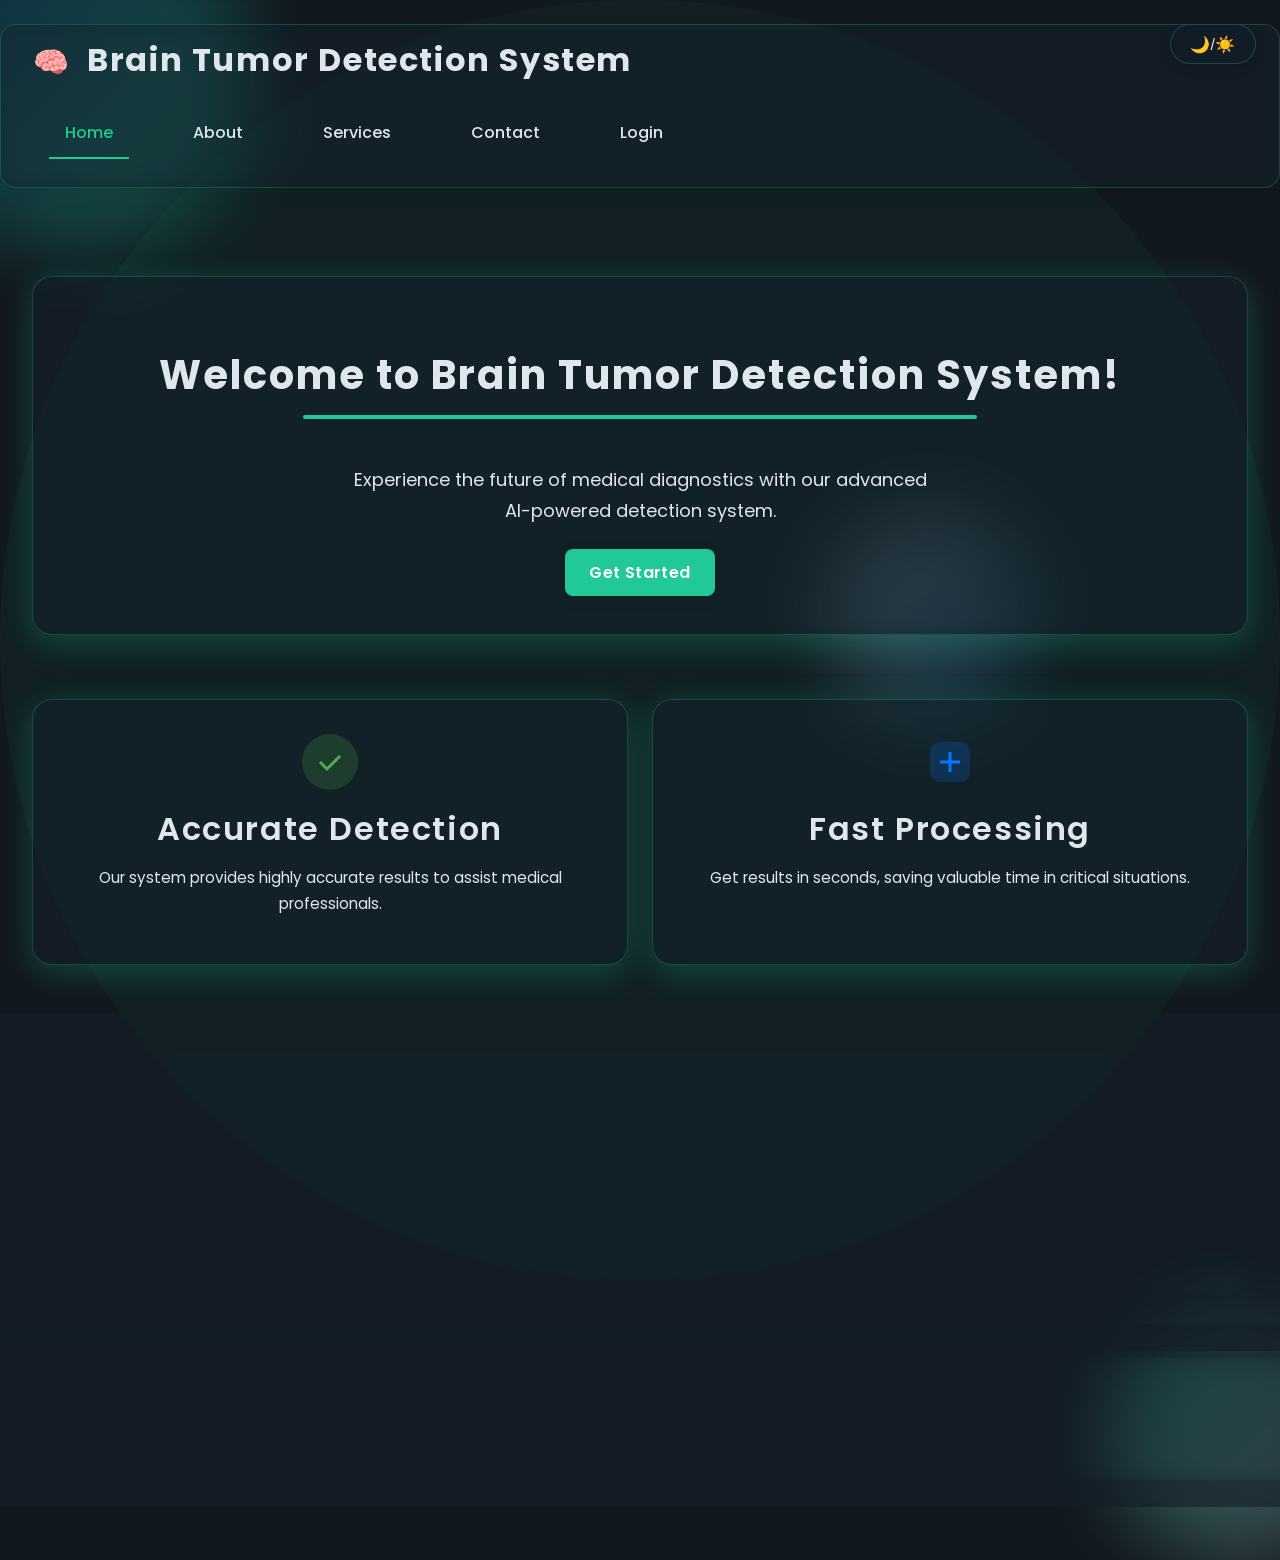
==== frontend/index.html @ be1c3685 "feat: Comprehensive application updates and enhancements This commit introduces a series of improvem" ====
<!DOCTYPE html>
<html lang="en">
<head>
    <meta charset="UTF-8">
    <meta http-equiv="X-UA-Compatible" content="IE=edge">
    <meta name="viewport" content="width=device-width, initial-scale=1.0">
    <link rel="preconnect" href="https://fonts.googleapis.com">
    <link rel="preconnect" href="https://fonts.gstatic.com" crossorigin>
    <link href="https://fonts.googleapis.com/css2?family=Poppins:wght@300;400;500;600;700&display=swap" rel="stylesheet">
    <title>Welcome</title>
    <link rel="stylesheet" href="styles.css">
    <script src="script.js" defer></script>
</head>
<body class="animated-bg">
    <div class="bg-blob bg-blob1"></div>
    <div class="bg-blob bg-blob2"></div>
    <div class="bg-blob bg-blob3"></div>
    <button class="theme-switch" onclick="toggleTheme()" aria-label="Toggle dark/light mode">🌙/☀️</button>
    <svg class="decorative-svg decorative-svg-home" viewBox="0 0 200 200" aria-hidden="true"><circle fill="#4CAF50" fill-opacity="0.15" cx="100" cy="100" r="100"/></svg>
    <header class="main-header glass-card">
        <div class="header-content">
            <h1><span class="logo-icon" aria-label="logo">🧠</span> Brain Tumor Detection System</h1>
            <nav class="main-nav" aria-label="Main navigation">
                <a href="index.html">Home</a>
                <a href="about.html">About</a>
                <a href="services.html">Services</a>
                <a href="contact.html">Contact</a>
                <a href="login.html">Login</a>
            </nav>
        </div>
    </header>
    <main>
        <div class="hero-section glass-card">
            <h1>Welcome to Brain Tumor Detection System!</h1>
            <p>Experience the future of medical diagnostics with our advanced AI-powered detection system.</p>
            <a href="login.html" class="cta-button">Get Started</a>
        </div>
        <section class="features" id="features">
            <div class="feature glass-card">
                <span class="feature-icon"><svg width="60" height="60" viewBox="0 0 60 60" aria-hidden="true"><circle cx="30" cy="30" r="28" fill="#4CAF50" fill-opacity="0.2"/><path d="M20 30l7 7 13-13" stroke="#4CAF50" stroke-width="3" fill="none"/></svg></span>
                <h2>Accurate Detection</h2>
                <p>Our system provides highly accurate results to assist medical professionals.</p>
            </div>
            <div class="feature glass-card">
                <span class="feature-icon"><svg width="60" height="60" viewBox="0 0 60 60" aria-hidden="true"><rect x="10" y="10" width="40" height="40" rx="10" fill="#007BFF" fill-opacity="0.2"/><path d="M20 30h20M30 20v20" stroke="#007BFF" stroke-width="3" fill="none"/></svg></span>
                <h2>Fast Processing</h2>
                <p>Get results in seconds, saving valuable time in critical situations.</p>
            </div>
            <div class="feature glass-card">
                <span class="feature-icon"><svg width="60" height="60" viewBox="0 0 60 60" aria-hidden="true"><ellipse cx="30" cy="30" rx="28" ry="18" fill="#ff6f61" fill-opacity="0.15"/><path d="M20 40c0-10 20-10 20 0" stroke="#ff6f61" stroke-width="3" fill="none"/></svg></span>
                <h2>Easy to Use</h2>
                <p>Designed with simplicity in mind for seamless user experience.</p>
            </div>
        </section>
    </main>
    <footer class="main-footer glass-card">
        <div class="footer-content">
            <span class="footer-logo" aria-label="logo">🧠</span>
            <span>&copy; 2025 Brain Tumor Detection System. All rights reserved.</span>
            <nav class="footer-nav" aria-label="Footer navigation">
                <a href="index.html">Home</a>
                <a href="about.html">About</a>
                <a href="services.html">Services</a>
                <a href="contact.html">Contact</a>
                <a href="profile.html">Profile</a>
            </nav>
        </div>
    </footer>
</body>
</html>
---- frontend/styles.css ----
@import url('https://fonts.googleapis.com/css2?family=Poppins:wght@300;400;500;600;700&display=swap');

/* Modern Color Scheme */
:root {
    /* Dark Theme */
    --primary-color-dark: #0A4A7A; /* Deep Blue */
    --secondary-color-dark: #20C997; /* Teal */
    --accent-color-dark: #A8B2C2; /* Light Blue-Gray */
    --background-color-dark: #12181F; /* Darker Background */
    --text-color-dark: #E0E6ED; /* Light Text for Dark BG */
    --card-bg-dark: rgba(20, 30, 40, 0.75); /* Darker, Less Transparent Card */
    --glass-bg-dark: rgba(20, 30, 40, 0.6); /* Darker Glass */
    --glass-border-dark: rgba(32, 201, 151, 0.25); /* Teal Border for Glass */
    --hover-color-dark: #106096; /* Slightly Lighter Blue for Hover */

    /* Light Theme */
    --primary-color-light: #FFFFFF; /* White Background */
    --secondary-color-light: #0A4A7A; /* Deep Blue Text/Accents */
    --accent-color-light: #20C997; /* Teal Accents */
    --background-color-light: #F0F4F8; /* Light Gray Background */
    --text-color-light: #1A202C; /* Dark Text for Light BG */
    --card-bg-light: rgba(255, 255, 255, 0.9); /* Light, Slightly Transparent Card */
    --glass-bg-light: rgba(255, 255, 255, 0.7); /* Lighter Glass */
    --glass-border-light: rgba(10, 74, 122, 0.3); /* Blue Border for Glass */
    --hover-color-light: #E2E8F0; /* Light Gray for Hover */

    /* Global */
    --font-family: 'Poppins', Arial, sans-serif;
    --line-height-base: 1.7;
    --letter-spacing-heading: 0.05em;

    /* Apply Dark Theme by Default */
    --primary-color: var(--primary-color-dark);
    --secondary-color: var(--secondary-color-dark);
    --accent-color: var(--accent-color-dark);
    --background-color: var(--background-color-dark);
    --text-color: var(--text-color-dark);
    --text-color-muted: #909db0; /* Muted text for placeholders, etc. */
    --card-bg: var(--card-bg-dark);
    --glass-bg: var(--glass-bg-dark);
    --glass-border: var(--glass-border-dark);
    --hover-color: var(--hover-color-dark);
}

:root.light-theme {
    --primary-color: var(--primary-color-light);
    --secondary-color: var(--secondary-color-light);
    --accent-color: var(--accent-color-light);
    --background-color: var(--background-color-light);
    --text-color: var(--text-color-light);
    --text-color-muted: #5a677a; /* Muted text for light theme */
    --card-bg: var(--card-bg-light);
    --glass-bg: var(--glass-bg-light);
    --glass-border: var(--glass-border-light);
    --hover-color: var(--hover-color-light);
}

body.theme-toggle {
    transition: background-color 0.3s, color 0.3s;
}

/* General Styles */
body {
    font-family: var(--font-family);
    margin: 0;
    padding: 0;
    background-color: var(--background-color);
    color: var(--text-color);
    line-height: var(--line-height-base);
    font-size: 16px; /* Base font size */
    --global-spacing-unit: 1rem; /* Base unit for spacing */
    animation: fadeInPage 0.8s ease-out forwards;
    display: flex;
    flex-direction: column;
    min-height: 100vh;
    overflow-x: hidden;
}

@keyframes fadeInPage {
    from { opacity: 0; transform: translateY(-10px); }
    to { opacity: 1; transform: translateY(0); }
}

/* Typographic Scale */
h1, .h1 {
    font-size: 2.5rem; /* Was 2rem or 2.5rem */
    font-weight: 700;
    letter-spacing: var(--letter-spacing-heading);
    margin-bottom: 1rem;
    line-height: 1.2;
}

h2, .h2 {
    font-size: 2rem; /* Was 1.5rem in media query */
    font-weight: 600;
    letter-spacing: var(--letter-spacing-heading);
    margin-bottom: 0.75rem;
    line-height: 1.3;
}

h3, .h3 {
    font-size: 1.5rem;
    font-weight: 600;
    margin-bottom: 0.5rem;
    line-height: 1.4;
}

p, .p {
    font-size: 1rem;
    margin-bottom: 1rem;
}

a, .a {
    color: var(--secondary-color);
    text-decoration: none;
    transition: color 0.3s ease;
}

a:hover, .a:hover {
    color: var(--accent-color);
}


header {
    background-color: transparent; /* Make header transparent, rely on main-header */
    color: var(--text-color);
    padding: 0; /* Remove padding, handled by main-header */
    text-align: center;
    box-shadow: none; /* Remove shadow, handled by main-header */
}

header h1 { /* This might be for old header structure, review if needed */
    margin: 0;
    font-size: 2rem; /* Adjusted in h1 styles */
}

nav { /* This might be for old nav structure, review if needed */
    margin: 1rem 0;
}

nav a { /* This might be for old nav structure, review if needed */
    color: var(--text-color); /* Will be overridden by .main-nav a */
    text-decoration: none;
    margin: 0 1rem;
    font-weight: bold; /* Adjusted in .main-nav a */
    transition: color 0.3s;
}

nav a:hover { /* This might be for old nav structure, review if needed */
    color: var(--secondary-color); /* Will be overridden by .main-nav a:hover */
}

main {
    padding: calc(var(--global-spacing-unit) * 2); /* Use spacing unit */
    max-width: 1300px; /* Increased max-width */
    margin: 0 auto;
}

footer {
    background-color: transparent; /* Make footer transparent, rely on main-footer */
    color: var(--text-color);
    text-align: center;
    padding: 0; /* Remove padding, handled by main-footer */
    position: relative;
    bottom: 0;
    width: 100%;
}

/* Responsive Layout - Typographic Adjustments & More */
@media (max-width: 768px) {
    h1, .h1 {
        font-size: 2rem; /* Base h1 for tablets/general small screens */
    }
    h2, .h2 {
        font-size: 1.75rem; /* Base h2 for tablets */
    }
    h3, .h3 {
        font-size: 1.375rem; /* Base h3 for tablets */
    }
    main {
        padding: calc(var(--global-spacing-unit) * 1.5); /* Adjusted mobile padding */
    }
    nav a { /* Old nav, if any */
        margin: 0 0.5rem;
    }

    /* Header and Nav */
    .main-header .header-content {
        flex-direction: column; /* Stack logo/title and nav */
        align-items: center; /* Center items */
        gap: var(--global-spacing-unit);
    }
    .main-nav {
        width: 100%;
        justify-content: center; /* Center nav items */
        gap: var(--global-spacing-unit) * 0.5; /* Smaller gap for nav items */
    }
    .main-nav a {
        padding: 0.7rem 1rem; /* Ensure good touch targets */
    }

    /* Features Section - 2 columns for tablets */
    .features .feature {
        flex-basis: calc(50% - (var(--global-spacing-unit) * 1.5)); /* 2 columns, accounting for gap */
        min-width: 0; /* Reset min-width if previously set */
    }

    /* Footer */
    .main-footer .footer-content {
        flex-direction: column; /* Stack logo/text and nav */
        align-items: center; /* Center items */
        gap: var(--global-spacing-unit);
    }
    .footer-nav {
        width: 100%;
        justify-content: center; /* Center nav items */
        gap: var(--global-spacing-unit) * 0.5;
    }
     .footer-nav a {
        padding: 0.5rem 0.8rem; /* Ensure good touch targets */
    }

    /* Team section cards - already stack at 768px due to flex properties, this is fine */
    /* Glass card padding already adjusted in this query */
}

/* Smaller Mobile Breakpoint */
@media (max-width: 520px) {
    .main-header .header-content h1 { /* Site title */
        font-size: 1.5rem; /* Smaller site title */
        text-align: center;
    }
     .main-header .header-content .logo-icon {
        font-size: 1.6rem;
        margin-right: 0.3rem;
    }
    .main-nav a {
        padding: 0.6rem 0.8rem; /* Adjust padding for very small screens */
        font-size: 0.9rem; /* Slightly smaller font for nav links */
    }

    .hero-section h1 {
        font-size: 1.8rem; /* Adjust hero title */
    }
    .hero-section p {
        font-size: 0.95rem; /* Adjust hero paragraph */
    }
    .hero-section .cta-button {
        padding: 10px 18px;
        font-size: 0.9rem;
    }

    /* Features Section - 1 column for mobile */
    .features .feature {
        flex-basis: 100%; /* Single column */
    }
    .feature p { /* Feature card paragraph text */
        font-size: 0.9rem;
    }


    /* Form Group - already handles stacking via flex-direction: column by default */
    /* and min-width: 576px for row. This breakpoint is smaller than 576px, so stacking is active. */
    /* We can ensure labels are fully on top if not already */
    .form-group label {
        min-width: auto; /* Reset min-width from wider screens */
        text-align: left; /* Align label to the left */
        margin-right: 0; /* Remove right margin */
        margin-bottom: calc(var(--global-spacing-unit) * 0.3); /* Space between label and input */
    }
    .form-group input, .form-group textarea {
        width: 100%; /* Ensure inputs take full width */
    }


    /* Profile Page */
    .profile-settings .setting-item,
    .team .card { /* If team card structure is similar or needs stacking */
        flex-direction: column; /* Stack items in setting or team cards */
        align-items: flex-start; /* Align items to the start */
        gap: calc(var(--global-spacing-unit) * 0.5);
    }
    .profile-settings .setting-item .control-placeholder {
        margin-top: calc(var(--global-spacing-unit) * 0.5);
        text-align: left; /* Align placeholder text to left */
        width: 100%; /* Allow placeholder to take full width if needed */
    }
    .profile-settings button[disabled] { /* Ensure button is full width or appropriately styled */
        width: 100%;
    }
    .avatar-placeholder {
        width: 100px;
        height: 100px;
        font-size: 3rem;
    }
    .user-info h2 {
        font-size: 1.3rem;
    }

    /* Dashboard Page */
    .image-upload-area {
        padding: var(--global-spacing-unit);
    }
    .image-upload-area .upload-icon {
        font-size: 2.5rem;
    }
    .image-upload-area p {
        font-size: 0.9rem; /* Smaller text in drop zone */
    }
    .image-upload-area .browse-button {
        padding: 0.5rem 1rem;
        font-size: 0.85rem;
    }
    #dashboard h1 { /* Dashboard title */
        font-size: 1.8rem;
    }

    /* General Card Padding */
    .glass-card, .card { /* Reduce padding for all cards on very small screens */
        padding: var(--global-spacing-unit);
    }
}

/* Buttons */
button, .cta-button {
    background-color: var(--secondary-color);
    color: var(--primary-color-light); /* Text color for buttons, assuming light text on dark/accent bg */
    padding: 12px 24px; /* Increased padding */
    border: none;
    border-radius: 8px; /* Slightly more rounded */
    cursor: pointer;
    font-size: 1rem;
    font-weight: 600; /* Poppins regular is 400, medium 500, semibold 600 */
    letter-spacing: 0.025em; /* Adjusted letter spacing */
    transition: background-color 0.3s, transform 0.2s;
    box-shadow: 0 4px 15px rgba(0,0,0,0.1); /* Softer shadow */
    position: relative;
    overflow: hidden;
}

/* Removing the old ::after shine effect for now, can be redesigned if needed */
/*
.cta-button::after, button::after {
    content: '';
    position: absolute;
    left: -75%;
    top: 0;
    width: 50%;
    height: 100%;
    background: linear-gradient(120deg, rgba(255,255,255,0.3), rgba(255,255,255,0));
    transform: skewX(-20deg);
    transition: left 0.5s;
}

.cta-button:hover::after, button:hover::after {
    left: 120%;
}
*/

button:hover, .cta-button:hover {
    background-color: var(--hover-color); /* Use new hover variable */
    color: var(--text-color-dark); /* Ensure text is readable on hover */
    transform: translateY(-3px) scale(1.03); /* Enhanced lift and slight scale */
    box-shadow: 0 6px 20px rgba(0,0,0,0.12); /* More noticeable shadow */
}

button:active, .cta-button:active {
    transform: translateY(-1px) scale(0.98); /* Press down effect with slight shrink */
    box-shadow: 0 2px 10px rgba(0,0,0,0.15); /* Adjusted shadow for active state */
    background-color: var(--secondary-color); /* Ensure it doesn't stay in hover-color */
}


/* Cards */
.card {
    background-color: var(--card-bg);
    border-radius: 12px; /* Slightly more rounded */
    box-shadow: 0 6px 12px rgba(0, 0, 0, 0.1); /* Adjusted shadow */
    padding: calc(var(--global-spacing-unit) * 1.5); /* Use spacing unit */
    margin: calc(var(--global-spacing-unit) * 1.5) 0; /* Use spacing unit */
    transition: transform 0.3s ease, box-shadow 0.3s ease;
    color: var(--text-color);
}

.card:hover {
    transform: translateY(-8px); /* Slightly less lift */
    box-shadow: 0 10px 20px rgba(0, 0, 0, 0.15); /* Enhanced shadow on hover */
}

/* Advanced Glassmorphism Card */
.glass-card {
    background: var(--glass-bg);
    box-shadow: 0 8px 32px 0 var(--glass-border); /* Use variable for shadow color consistency */
    backdrop-filter: blur(10px); /* Increased blur */
    -webkit-backdrop-filter: blur(10px);
    border-radius: 20px; /* Keep rounded */
    border: 1px solid var(--glass-border);
    padding: calc(var(--global-spacing-unit) * 2); /* Use spacing unit */
    margin: calc(var(--global-spacing-unit) * 2) 0; /* Use spacing unit */
    transition: transform 0.3s ease, box-shadow 0.3s ease;
}

.glass-card:hover {
    transform: translateY(-8px) scale(1.01); /* Slightly less scale */
    box-shadow: 0 12px 40px 0 var(--glass-border); /* Enhanced shadow on hover */
}

/* Forms */
form {
    display: flex;
    flex-direction: column;
    gap: 1.25rem; /* Increased gap */
}

form input, form textarea { /* Combined input and textarea */
    padding: 0.9rem 1rem; /* Adjusted padding */
    border: 1px solid var(--glass-border); /* Use glass border for consistency */
    border-radius: 8px; /* Consistent border-radius */
    font-size: 1rem;
    background-color: var(--glass-bg); /* Use glass bg for inputs */
    color: var(--text-color);
    font-family: var(--font-family); /* Ensure form elements use Poppins */
}

form input:focus, form textarea:focus {
    outline: none;
    border-color: var(--secondary-color); /* Accent color border */
    box-shadow: 0 0 0 3px rgba(var(--rgb-secondary-color-dark), 0.3); /* Use RGB if secondary is hex, e.g., for #20C997 -> 32, 201, 151 */
    /* Assuming --secondary-color-dark is #20C997, its RGB is 32, 201, 151 */
    /* If you have --secondary-color-dark-rgb: 32, 201, 151; then use: */
    /* box-shadow: 0 0 0 3px rgba(var(--secondary-color-dark-rgb), 0.3); */
    /* For now, I'll use a placeholder if direct RGB from hex is not possible in pure CSS vars for rgba() alpha */
    /* Let's use a slightly desaturated version of secondary or a fixed color for simplicity if above is an issue */
    box-shadow: 0 0 8px rgba(32, 201, 151, 0.3); /* Teal glow */
}

form button { /* Style form buttons like other buttons */
    background-color: var(--secondary-color);
    color: var(--primary-color-light);
    font-weight: 600;
    padding: 12px 24px;
    border: none;
    border-radius: 8px;
    cursor: pointer;
    transition: background-color 0.3s, transform 0.2s;
}

form button:hover {
    background-color: var(--hover-color);
    color: var(--text-color-dark);
    transform: translateY(-2px);
}

/* Align form-group label and input horizontally */
.form-group {
    display: flex;
    flex-direction: column; /* Stack label and input on small screens */
    align-items: flex-start; /* Align items to the start */
    gap: calc(var(--global-spacing-unit) * 0.5); /* Use spacing unit */
}

.form-group label {
    /* min-width: 100px; */ /* Remove fixed width */
    text-align: left; /* Align text to left */
    /* margin-right: 10px; */ /* Remove margin */
    font-weight: 500;
}

.form-group input {
    flex: 1;
    width: 100%; /* Make input take full width */
    box-sizing: border-box; /* Include padding and border in the element's total width and height */
}

@media (min-width: 576px) { /* Apply horizontal layout for larger screens */
    .form-group {
        flex-direction: row;
        align-items: center;
        gap: var(--global-spacing-unit); /* Use spacing unit */
    }

    .form-group label {
        min-width: 120px; /* Adjust as needed */
        text-align: right;
        margin-right: 0; /* Remove as gap property is used */
    }

    .form-group input {
        width: auto; /* Reset width to allow flex to work */
    }
}


/* Hero Section */
.hero-section {
    text-align: center;
    padding: calc(var(--global-spacing-unit) * 3) calc(var(--global-spacing-unit) * 1.5); /* Use spacing unit */
    /* background: linear-gradient(135deg, var(--primary-color), var(--secondary-color)); */ /* Keep or remove if glass is preferred */
    /* color: var(--text-color); */ /* Already set by glass-card if used */
    border-radius: 20px; /* Match glass-card if this is also a glass-card */
}

.hero-section h1 {
    /* font-size: 2.5rem; */ /* Handled by global h1 */
    margin-bottom: 1rem; /* Adjusted margin */
    position: relative;
    z-index: 1;
    display: inline-block;
    padding-bottom: 0.3em;
}

.hero-section h1::after { /* Simpler underline, using accent color */
    content: '';
    display: block;
    width: 70%; /* Wider underline */
    height: 4px;
    background: var(--secondary-color); /* Use secondary for pop */
    border-radius: 2px;
    margin: 0.4em auto 0 auto; /* Adjusted margin */
}

.hero-section p {
    font-size: 1.125rem; /* Slightly adjusted size */
    margin-bottom: 2rem; /* Increased margin */
    max-width: 600px; /* Constrain width for readability */
    margin-left: auto;
    margin-right: auto;
}

/* Features Section */
.features {
    display: flex;
    flex-wrap: wrap;
    justify-content: center; /* Center features */
    gap: calc(var(--global-spacing-unit) * 1.5); /* Use spacing unit */
    z-index: 1;
}

.feature { /* Assuming .feature items are .glass-card or similar */
    flex: 1 1 calc(33.333% - 3rem); /* Adjust basis for gap */
    min-width: 280px; /* Minimum width for features */
    text-align: center;
    /* padding: 20px; */ /* Handled by .glass-card */
    /* background-color: var(--card-bg); */ /* Handled by .glass-card */
    /* border-radius: 10px; */ /* Handled by .glass-card */
    /* box-shadow: 0 4px 8px rgba(0, 0, 0, 0.18); */ /* Handled by .glass-card */
    /* transition: transform 0.3s, background 0.3s, color 0.3s; */ /* Handled by .glass-card */
    /* color: var(--text-color); */ /* Handled by .glass-card */
    /* border: 1px solid var(--glass-border); */ /* Handled by .glass-card */
}

.feature img {
    max-width: 100%;
    height: auto;
    margin-bottom: 1.5rem; /* Adjusted margin */
    border-radius: 10px;
    box-shadow: 0 4px 12px rgba(0,0,0,0.10); /* Slightly enhanced shadow */
}

.feature h2, .feature h3 { /* Ensure heading colors are correct within features */
    color: var(--text-color) !important; /* Override if necessary, or ensure specificity */
    margin-top: 0.5rem;
}

.feature p {
    color: var(--text-color) !important; /* Override if necessary */
    font-size: 0.95rem; /* Slightly smaller text for feature cards */
}

/* Remove redundant styling if .feature elements are always .glass-card */
/*
.features .feature {
    background: var(--glass-bg) !important;
    color: var(--text-color) !important;
    border: 1px solid var(--glass-border) !important;
}

body.light-theme .features .feature {
    background: var(--glass-bg);
    color: var(--text-color);
    border: 1px solid var(--glass-border);
}
*/

/* Animated Gradient Background */
body.animated-bg {
    position: relative;
    background-color: var(--background-color) !important; /* Ensure it uses the new variable */
    transition: background-color 0.3s;
}

.animated-bg .bg-blob {
    position: absolute;
    border-radius: 50%;
    opacity: 0.35; /* Slightly more visible */
    filter: blur(40px); /* More blur */
    animation: blobMove 20s ease-in-out infinite alternate;
    pointer-events: none;
    z-index: -1; /* Ensure blobs are behind content */
}

/* Adjusted blob colors to match new palette */
.bg-blob1 {
    width: 350px; height: 350px;
    background: linear-gradient(135deg, var(--primary-color-dark) 0%, var(--secondary-color-dark) 100%);
    top: -100px; left: -100px;
    animation-delay: 0s;
}
.bg-blob2 {
    width: 250px; height: 250px;
    background: linear-gradient(135deg, var(--secondary-color-dark) 0%, var(--accent-color-dark) 100%);
    bottom: -80px; right: -80px;
    animation-delay: 7s;
}
.bg-blob3 {
    width: 200px; height: 200px;
    background: linear-gradient(135deg, var(--accent-color-dark) 0%, var(--primary-color-dark) 100%);
    top: 35%; left: 65%;
    animation-delay: 14s;
}

/* Light theme blobs */
:root.light-theme .bg-blob1 {
    background: linear-gradient(135deg, var(--secondary-color-light) 0%, var(--accent-color-light) 100%);
}
:root.light-theme .bg-blob2 {
    background: linear-gradient(135deg, var(--accent-color-light) 0%, #d0e0f0 100%); /* Adding a very light blue */
}
:root.light-theme .bg-blob3 {
    background: linear-gradient(135deg, #d0e0f0 0%, var(--secondary-color-light) 100%);
}


@keyframes blobMove {
    0%   { transform: scale(1) translate(0, 0) rotate(0deg); }
    33%  { transform: scale(1.1, 0.9) translate(40px, -30px) rotate(120deg); }
    66%  { transform: scale(0.9, 1.1) translate(-30px, 40px) rotate(240deg); }
    100% { transform: scale(1) translate(0, 0) rotate(360deg); }
}

/* body.animated-bg.light-theme is handled by :root.light-theme .bg-blob rules */


@keyframes gradientMove { /* This seems unused, remove if not needed */
    0% {background-position: 0% 50%;}
    50% {background-position: 100% 50%;}
    100% {background-position: 0% 50%;}
}

/* Decorative SVG Shapes */
/* Re-evaluate if these are still needed with new blob styles */
/* If kept, ensure colors match new palette */
.decorative-svg {
    position: absolute;
    z-index: -1; /* Ensure they are behind content like blobs */
    pointer-events: none;
    opacity: 0.5; /* Adjust opacity as needed */
}
/* Example: Update one SVG's fill. Repeat for others if kept. */
.decorative-svg-home circle {
    fill: var(--secondary-color); /* Use new color variable */
    fill-opacity: 0.1; /* Adjust opacity */
}
.decorative-svg-about circle { /* Assuming it's a circle too */
    fill: var(--accent-color);
    fill-opacity: 0.1;
}
.decorative-svg-contact circle {
    fill: var(--primary-color); /* Or a different accent */
    fill-opacity: 0.08;
}
/* ... and so on for other SVGs ... */

/* Team Section Cards */
.team {
    display: flex;
    gap: calc(var(--global-spacing-unit) * 1.5); /* Use spacing unit */
    justify-content: center;
    flex-wrap: wrap;
}

.team .card { /* Assuming these are standard cards, not glass */
    background: var(--card-bg);
    box-shadow: 0 6px 18px rgba(0,0,0,0.1); /* Adjusted shadow */
    border-radius: 16px;
    padding: 1.5rem;
    text-align: center;
    transition: transform 0.3s ease, box-shadow 0.3s ease;
    color: var(--text-color);
    flex: 1 1 300px; /* Flex properties for responsiveness */
}

.team .card:hover {
    transform: scale(1.03) translateY(-5px); /* Adjusted hover effect */
    box-shadow: 0 10px 24px rgba(0,0,0,0.15);
}

/* Responsive Glass Cards - Adjustments */
@media (max-width: 768px) {
    .team { /* This rule for team stacking is fine as is */
        flex-direction: column;
        gap: var(--global-spacing-unit);
    }
    .glass-card { /* This rule for glass-card padding is also fine for 768px */
        padding: calc(var(--global-spacing-unit) * 1.5);
        margin: var(--global-spacing-unit) 0;
    }
    /* The main header/footer flex-direction changes are moved into the new 768px block above for consolidation */
}

/* Advanced Header and Footer Styles */
.main-header {
    margin: calc(var(--global-spacing-unit) * 1.5) auto; /* Use spacing unit */
    padding: var(--global-spacing-unit) calc(var(--global-spacing-unit) * 2); /* Use spacing unit */
    border-radius: 16px; /* Slightly less rounded */
    box-shadow: 0 6px 20px rgba(0,0,0,0.08); /* Softer shadow */
    background: var(--glass-bg);
    position: relative; /* Keep relative for z-index */
    z-index: 10; /* Ensure header is above other content */
    max-width: 1300px; /* Increased max-width */
    color: var(--text-color); /* Should inherit from body or be set if different */
}
.header-content {
    display: flex;
    align-items: center;
    justify-content: space-between;
    flex-wrap: wrap;
    gap: var(--global-spacing-unit); /* Use spacing unit */
}
.logo-icon {
    font-size: 1.8rem; /* Slightly smaller logo icon */
    margin-right: 0.5rem;
    vertical-align: middle;
    color: var(--secondary-color); /* Color the icon */
}
.main-nav {
    display: flex;
    gap: var(--global-spacing-unit); /* Use spacing unit */
    background: transparent; /* Remove specific background, rely on header's glass */
    padding: 0; /* Remove padding, spacing handled by gap */
    border-radius: 12px;
    box-shadow: none; /* Remove shadow, rely on header's shadow */
}
.main-nav a {
    color: var(--text-color); /* Use main text color, secondary for active/hover */
    font-weight: 500; /* Poppins medium */
    text-decoration: none;
    padding: 0.5rem 1rem; /* Adjusted padding */
    border-radius: 8px; /* Consistent border-radius */
    transition: background-color 0.25s ease, color 0.25s ease;
}
.main-nav a {
    position: relative; /* For underline pseudo-element */
}

.main-nav a::after {
    content: '';
    position: absolute;
    width: 0;
    height: 2px;
    bottom: -4px; /* Position the underline below the link */
    left: 50%;
    background-color: var(--secondary-color);
    transition: width 0.3s ease-out, left 0.3s ease-out;
}

.main-nav a:hover::after, .main-nav a.active::after {
    width: 100%;
    left: 0;
}

.main-nav a:hover, .main-nav a.active {
    color: var(--secondary-color); /* Emphasize text color on hover/active */
    background-color: transparent; /* Remove background color change if underline is preferred */
}

/* Ensure .active class also gets the text color emphasis if not hovering */
.main-nav a.active {
    color: var(--secondary-color);
}

.main-footer {
    margin: calc(var(--global-spacing-unit) * 1.5) auto 0 auto; /* Use spacing unit */
    padding: calc(var(--global-spacing-unit) * 1.5) calc(var(--global-spacing-unit) * 2); /* Use spacing unit */
    border-radius: 16px 16px 0 0; /* Match header */
    margin-top: auto;
    box-shadow: 0 -4px 20px rgba(0,0,0,0.08); /* Softer shadow */
    background: var(--glass-bg);
    max-width: 1300px; /* Increased max-width */
    position: relative;
    z-index: 10; /* Ensure footer is above other content */
    color: var(--text-color); /* Should inherit */
}
.footer-content {
    display: flex;
    align-items: center;
    justify-content: space-between;
    flex-wrap: wrap;
    gap: var(--global-spacing-unit); /* Use spacing unit */
}
.footer-logo {
    font-size: 1.3rem; /* Slightly smaller footer logo */
    margin-right: 0.5rem;
    color: var(--secondary-color); /* Color the icon */
}
.footer-nav {
    display: flex;
    gap: calc(var(--global-spacing-unit) * 0.75); /* Use spacing unit */
}
.footer-nav a {
    color: var(--text-color);
    text-decoration: none;
    font-weight: 500;
    padding: 0.4rem 0.8rem; /* Adjusted padding */
    border-radius: 8px;
    transition: background-color 0.25s ease, color 0.25s ease;
}
.footer-nav a {
    position: relative;
}

.footer-nav a::after {
    content: '';
    position: absolute;
    width: 0;
    height: 2px;
    bottom: -4px;
    left: 50%;
    background-color: var(--secondary-color);
    transition: width 0.3s ease-out, left 0.3s ease-out;
}

.footer-nav a:hover::after, .footer-nav a.active::after {
    width: 100%;
    left: 0;
}

.footer-nav a:hover, .footer-nav a.active {
    color: var(--secondary-color);
    background-color: transparent;
}

.footer-nav a.active {
    color: var(--secondary-color);
}

/* Remove this specific media query block as its contents have been merged into the more comprehensive ones above or are already covered */
/* @media (max-width: 768px) { */
    /* .main-header, .main-footer { */
        /* margin-left: var(--global-spacing-unit); */
        /* margin-right: var(--global-spacing-unit); */
        /* padding-left: var(--global-spacing-unit); */
        /* padding-right: var(--global-spacing-unit); */
    /* } */
    /* .header-content { ... } */ /* Merged into the new 768px block */
    /* .footer-content { ... } */ /* Merged into the new 768px block */
    /* .main-nav, .footer-nav { ... } */ /* Merged into the new 768px block */
    /* .main-nav a, .footer-nav a { ... } */ /* Merged into the new 768px block */
/* } */

/* Theme Switch */
.theme-switch {
    position: fixed;
    top: 1.5rem; /* Adjusted position */
    right: 1.5rem;
    z-index: 1000;
    background: var(--glass-bg);
    border: 1px solid var(--glass-border);
    border-radius: 50px; /* Make it a pill shape */
    padding: 0.6rem 1.2rem; /* Adjusted padding */
    cursor: pointer;
    color: var(--text-color);
    font-weight: 500; /* Medium weight */
    box-shadow: 0 4px 12px rgba(0,0,0,0.1); /* Softer shadow */
    transition: background-color 0.3s, color 0.3s, transform 0.2s;
}
.theme-switch:hover {
    transform: scale(1.05); /* Slight scale on hover */
}


/* Toast Notification */
#toast-notification {
    font-family: var(--font-family);
    pointer-events: none;
    opacity: 0;
    transition: opacity 0.3s;
}

/* Scroll-based Animations */
.section-fade-in-up {
    opacity: 0;
    transform: translateY(30px); /* Increased from 20px for more noticeable effect */
    transition: opacity 0.7s ease-out, transform 0.7s ease-out;
}

.section-fade-in-up.is-visible {
    opacity: 1;
    transform: translateY(0);
}

/* CSS Loader for Dashboard */
.loader {
    border: 5px solid var(--card-bg-light); /* Lighter border for the track */
    border-top: 5px solid var(--secondary-color); /* Accent color for the spinner */
    border-radius: 50%;
    width: 50px;  /* Increased size */
    height: 50px; /* Increased size */
    animation: spin 1.2s linear infinite; /* Slightly slower spin */
    margin: 25px auto; /* Adjusted margin */
}

@keyframes spin {
    0% { transform: rotate(0deg); }
    100% { transform: rotate(360deg); }
}

/* Dashboard Image Upload Area Styles */
.image-upload-area {
    border: 2px dashed var(--glass-border);
    border-radius: 12px;
    padding: calc(var(--global-spacing-unit) * 2);
    text-align: center;
    background-color: rgba(var(--primary-color-dark), 0.05); /* Subtle background tint */
    cursor: pointer;
    transition: border-color 0.3s ease, background-color 0.3s ease;
    margin-bottom: calc(var(--global-spacing-unit) * 1.5);
}

:root.light-theme .image-upload-area {
    background-color: rgba(var(--primary-color-light), 0.5); /* Adjust for light theme if needed */
    border-color: var(--accent-color-light);
}

.image-upload-area:hover, .image-upload-area.drag-over {
    border-color: var(--secondary-color);
    background-color: rgba(var(--secondary-color-dark), 0.1);
}

:root.light-theme .image-upload-area:hover, :root.light-theme .image-upload-area.drag-over {
    border-color: var(--secondary-color-light);
    background-color: rgba(var(--secondary-color-light), 0.08);
}

.image-upload-area .upload-icon {
    font-size: 3rem;
    display: block;
    margin-bottom: var(--global-spacing-unit);
    color: var(--secondary-color);
}

.image-upload-area p {
    margin-bottom: var(--global-spacing-unit);
    color: var(--text-color-muted);
}

.image-upload-area .browse-button {
    display: inline-block; /* To allow margin auto if needed, or just for consistency */
    padding: 0.6rem 1.2rem; /* Slightly smaller than main CTA */
    font-size: 0.9rem;
}

.upload-error {
    color: #ff6f61; /* Error red */
    font-weight: 500;
    margin-top: var(--global-spacing-unit);
    font-size: 0.9rem;
}

/* Profile Page Specific Styles */
/* Ensure this is not duplicated if already present */
.profile-container {
    padding: calc(var(--global-spacing-unit) * 2);
}

.profile-header {
    text-align: center;
    margin-bottom: calc(var(--global-spacing-unit) * 2);
}

.avatar-placeholder {
    width: 120px;
    height: 120px;
    background-color: var(--accent-color); /* Using accent color for a bit more pop */
    border-radius: 50%;
    margin: 0 auto calc(var(--global-spacing-unit) * 1.5) auto;
    display: flex;
    align-items: center;
    justify-content: center;
    font-size: 4rem; /* Larger for a placeholder icon */
    color: var(--primary-color); /* Text color that contrasts with accent */
    box-shadow: 0 4px 12px rgba(0,0,0,0.1);
}

.user-info h2 {
    margin-bottom: calc(var(--global-spacing-unit) * 0.5);
    color: var(--text-color);
    font-weight: 600;
}

.user-info p {
    margin-bottom: calc(var(--global-spacing-unit) * 0.25);
    color: var(--text-color-muted);
    font-size: 0.95rem;
}

.profile-settings, .activity-log {
    margin-top: calc(var(--global-spacing-unit) * 2.5);
    padding-top: calc(var(--global-spacing-unit) * 1.5);
    border-top: 1px solid var(--glass-border);
}

.profile-settings h3, .activity-log h3 {
    margin-bottom: calc(var(--global-spacing-unit) * 1.5);
    color: var(--secondary-color);
    font-weight: 600;
}

.setting-item {
    display: flex;
    justify-content: space-between;
    align-items: center;
    padding: var(--global-spacing-unit) 0;
    border-bottom: 1px solid var(--glass-border);
    gap: var(--global-spacing-unit);
}
.setting-item:last-child {
    border-bottom: none;
}

.setting-item label {
    font-weight: 500;
    color: var(--text-color);
    flex-shrink: 0; /* Prevent label from shrinking */
}

.setting-item .control-placeholder {
    color: var(--text-color-muted);
    font-style: italic;
    text-align: right;
}

/* Disabled button style for profile page */
.profile-settings button[disabled] {
    background-color: var(--accent-color-dark); /* A less prominent color */
    color: var(--text-color-muted);
    cursor: not-allowed;
    opacity: 0.7;
    box-shadow: none;
}
:root.light-theme .profile-settings button[disabled] {
    background-color: var(--hover-color-light);
}


.activity-log ul {
    list-style: none;
    padding: 0;
}

.activity-log li {
    padding: calc(var(--global-spacing-unit) * 0.75) 0;
    border-bottom: 1px dashed var(--glass-border); /* Dashed for variety */
    color: var(--text-color-muted);
    font-size: 0.9rem;
}
.activity-log li:last-child {
    border-bottom: none;
}

/* Dashboard Analysis History List Styles */
.history {
    margin-top: calc(var(--global-spacing-unit) * 2);
}

.history h2 {
    margin-bottom: calc(var(--global-spacing-unit) * 1);
    color: var(--secondary-color); /* Consistent heading color */
}

.history ul#historyList {
    list-style: none;
    padding: 0;
    max-height: 400px; /* Limit height and make scrollable */
    overflow-y: auto;
    border: 1px solid var(--glass-border);
    border-radius: 8px;
    padding: var(--global-spacing-unit);
    background-color: rgba(var(--card-bg-dark-rgb, 20, 30, 40), 0.5); /* Use RGB version of card-bg-dark if available for opacity */
}

:root.light-theme .history ul#historyList {
    background-color: rgba(var(--card-bg-light-rgb, 255, 255, 255), 0.7); /* Use RGB version of card-bg-light */
    border-color: var(--glass-border-light);
}


.history li.history-item {
    display: flex; /* Use flexbox for alignment */
    align-items: center; /* Vertically align items */
    padding: calc(var(--global-spacing-unit) * 0.75);
    margin-bottom: calc(var(--global-spacing-unit) * 0.75);
    background-color: var(--card-bg); /* Use card background for items */
    border: 1px solid var(--glass-border);
    border-radius: 6px;
    box-shadow: 0 2px 5px rgba(0,0,0,0.05);
    transition: background-color 0.3s;
}

.history li.history-item:last-child {
    margin-bottom: 0;
}

.history li.history-item:hover {
    background-color: var(--hover-color); /* Use hover color from theme */
}

.history li.history-item span {
    display: block; /* Make spans take full width or use flex properties */
    margin-right: var(--global-spacing-unit); /* Spacing between elements */
    color: var(--text-color);
}
.history li.history-item span:last-child {
    margin-right: 0;
}


.history .history-preview { /* Already styled in JS, but can be centralized here */
    width: 50px;
    height: 50px;
    object-fit: cover;
    border-radius: 4px;
    margin-right: var(--global-spacing-unit);
    border: 1px solid var(--glass-border);
}

.history .history-timestamp {
    font-size: 0.85rem;
    color: var(--text-color-muted);
    min-width: 140px; /* Give timestamp some space */
}

.history .history-name {
    font-weight: 500; /* Medium weight for name */
    flex-grow: 1; /* Allow name to take available space */
    word-break: break-word; /* Prevent long names from breaking layout */
}

.history .history-result {
    font-style: italic;
    color: var(--secondary-color); /* Highlight result */
    min-width: 150px; /* Give result some space */
    text-align: right;
}

/* Style for "No history yet" or "Error loading history" messages */
.history ul#historyList li:only-child {
    text-align: center;
    color: var(--text-color-muted);
    padding: var(--global-spacing-unit) * 2;
    background-color: transparent;
    border: none;
    box-shadow: none;
}

.clear-history-btn { /* Style for the clear history button */
    background-color: var(--accent-color-dark); /* A less prominent color, or a "destructive action" color */
    color: var(--text-color-dark);
    padding: 0.6rem 1rem; /* Smaller padding */
    font-size: 0.9rem;
    margin-bottom: var(--global-spacing-unit); /* Space below button */
}

:root.light-theme .clear-history-btn {
    background-color: var(--accent-color-light);
    color: var(--text-color-light);
}

.clear-history-btn:hover {
    background-color: #ff6f61; /* A common 'delete' or 'warning' color on hover */
    color: #fff;
}

/* Contact Page Specific Styles */
.contact-section {
    display: flex; /* Enable flexbox */
    flex-wrap: wrap; /* Allow items to wrap */
    gap: calc(var(--global-spacing-unit) * 2); /* Space between form and info */
}

.contact-section form {
    flex: 2; /* Form takes more space */
    min-width: 300px; /* Minimum width before wrapping */
}

.contact-section .contact-info {
    flex: 1; /* Info section takes less space */
    min-width: 250px; /* Minimum width */
    background-color: var(--card-bg); /* Optional: give it a slightly different bg */
    padding: var(--global-spacing-unit);
    border-radius: 8px;
}

.contact-info .contact-image {
    width: 100%; /* Make image responsive */
    max-width: 350px; /* Optional: prevent it from becoming too large on wider screens if flex item grows */
    height: auto;    /* Maintain aspect ratio */
    margin-top: 1rem; /* Add some space above it */
    border-radius: 6px; /* Consistent rounding */
    display: block; /* Ensure it behaves as a block for margin auto if needed */
    margin-left: auto;
    margin-right: auto;
}
/* Ensure labels in contact form have some space, and inputs are full width */
.contact-section form label {
    margin-bottom: calc(var(--global-spacing-unit) * 0.25); /* Space below label */
    font-weight: 500;
}
.contact-section form input,
.contact-section form textarea {
    width: 100%; /* Explicitly full width for contact form inputs */
    box-sizing: border-box; /* Include padding and border in width */
}


@media (max-width: 768px) { /* Tablet and below for contact section */
    .contact-section {
        flex-direction: column; /* Stack form and info */
    }
    .contact-section form,
    .contact-section .contact-info {
        flex: none; /* Reset flex factor */
        width: 100%; /* Full width when stacked */
    }
}

/* Dashboard history item refinement for small screens */
@media (max-width: 480px) { /* Adjusted breakpoint slightly */
    .history li.history-item {
        flex-direction: column;
        align-items: flex-start; /* Align items to the start */
        gap: calc(var(--global-spacing-unit) * 0.5); /* Add gap for stacked items */
    }
    .history .history-preview {
        margin-bottom: 0.5rem; /* Space if stacking */
        margin-right: 0; /* Remove right margin when stacked */
    }
    .history .history-timestamp,
    .history .history-name,
    .history .history-result {
        min-width: 0; /* Reset min-width */
        width: 100%; /* Take full width */
        text-align: left; /* Align left if stacked */
    }
    .history .history-result {
        margin-top: 0.5rem; /* Space above result when stacked */
    }
    .history li.history-item span { /* Adjust span behavior when stacked */
        margin-right: 0;
    }
}
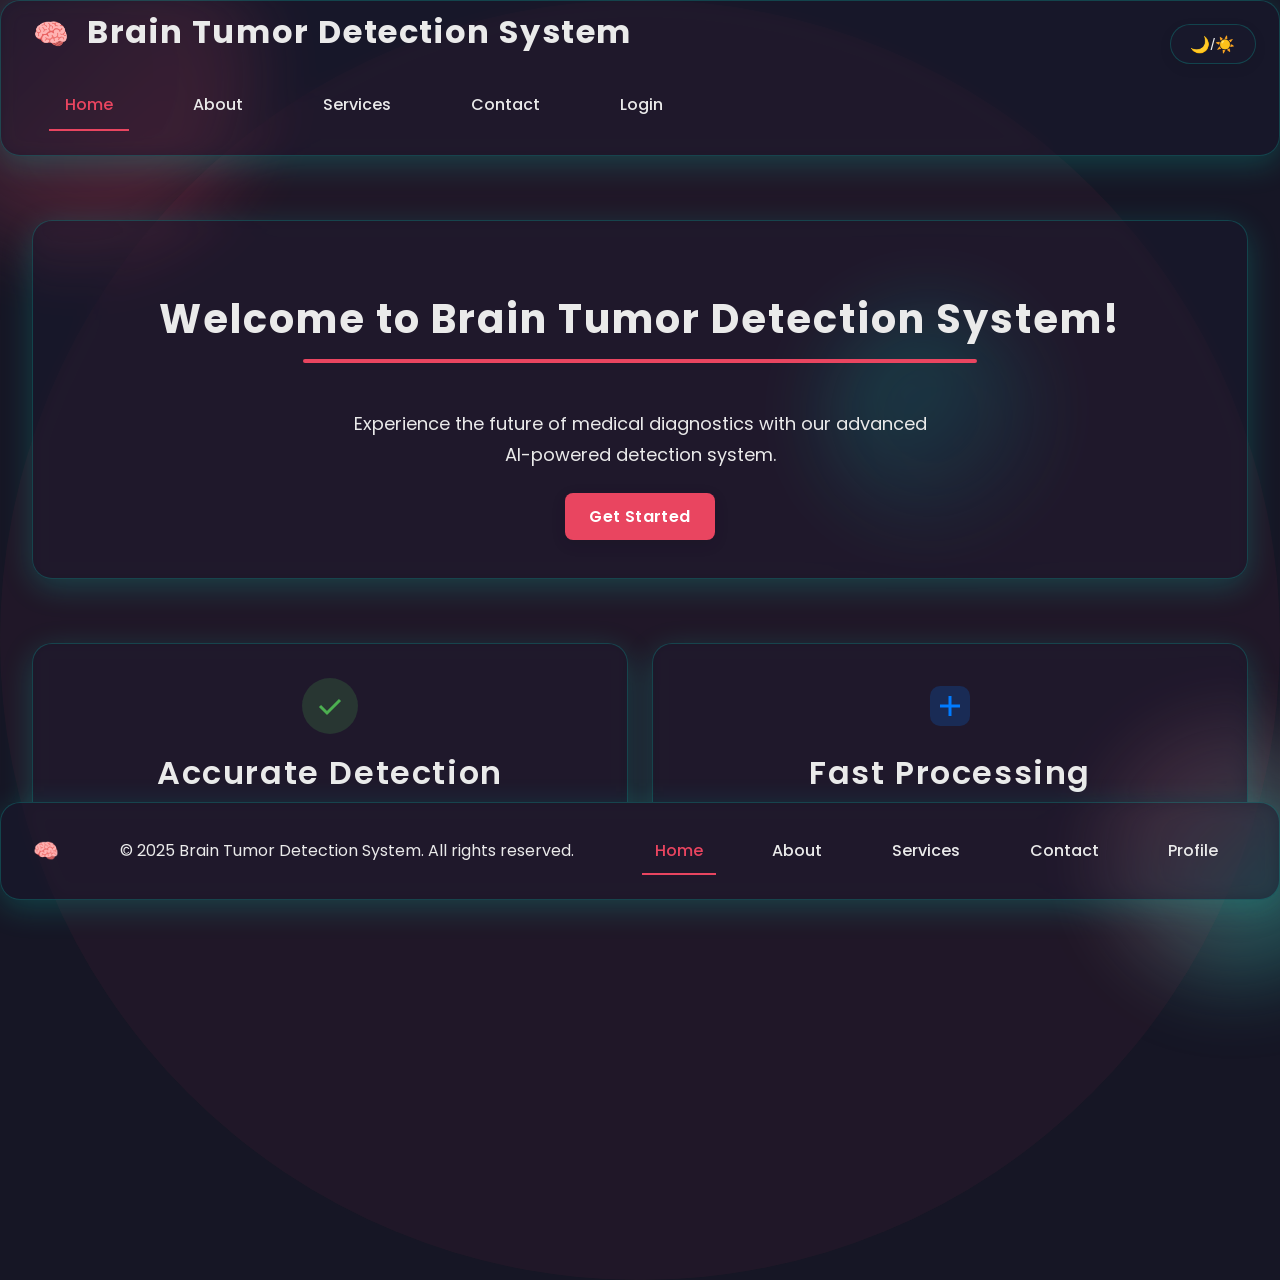
==== commit e568e29d: "Refactor HTML meta tags for consistency and update styles for improved UI/UX" ====
--- a/frontend/index.html
+++ b/frontend/index.html
@@ -2,7 +2,7 @@
 <html lang="en">
 <head>
     <meta charset="UTF-8">
-    <meta http-equiv="X-UA-Compatible" content="IE=edge">
+    <meta name="theme-color" content="#161625">
     <meta name="viewport" content="width=device-width, initial-scale=1.0">
     <link rel="preconnect" href="https://fonts.googleapis.com">
     <link rel="preconnect" href="https://fonts.gstatic.com" crossorigin>
--- a/frontend/styles.css
+++ b/frontend/styles.css
@@ -3,26 +3,26 @@
 /* Modern Color Scheme */
 :root {
     /* Dark Theme */
-    --primary-color-dark: #0A4A7A; /* Deep Blue */
-    --secondary-color-dark: #20C997; /* Teal */
-    --accent-color-dark: #A8B2C2; /* Light Blue-Gray */
-    --background-color-dark: #12181F; /* Darker Background */
-    --text-color-dark: #E0E6ED; /* Light Text for Dark BG */
-    --card-bg-dark: rgba(20, 30, 40, 0.75); /* Darker, Less Transparent Card */
-    --glass-bg-dark: rgba(20, 30, 40, 0.6); /* Darker Glass */
-    --glass-border-dark: rgba(32, 201, 151, 0.25); /* Teal Border for Glass */
-    --hover-color-dark: #106096; /* Slightly Lighter Blue for Hover */
+    --primary-color-dark: #1A1A2E; /* Deep, dark blue */
+    --secondary-color-dark: #E94560; /* Vibrant pink/red */
+    --accent-color-dark: #00F5D4; /* Bright turquoise/cyan */
+    --background-color-dark: #161625; /* Slightly lighter dark blue */
+    --text-color-dark: #EAEAEA; /* Soft white */
+    --card-bg-dark: rgba(26, 26, 46, 0.8);
+    --glass-bg-dark: rgba(26, 26, 46, 0.6);
+    --glass-border-dark: rgba(0, 245, 212, 0.2);
+    --hover-color-dark: #F87272; /* Lighter pink for hover */
 
     /* Light Theme */
-    --primary-color-light: #FFFFFF; /* White Background */
-    --secondary-color-light: #0A4A7A; /* Deep Blue Text/Accents */
-    --accent-color-light: #20C997; /* Teal Accents */
-    --background-color-light: #F0F4F8; /* Light Gray Background */
-    --text-color-light: #1A202C; /* Dark Text for Light BG */
-    --card-bg-light: rgba(255, 255, 255, 0.9); /* Light, Slightly Transparent Card */
-    --glass-bg-light: rgba(255, 255, 255, 0.7); /* Lighter Glass */
-    --glass-border-light: rgba(10, 74, 122, 0.3); /* Blue Border for Glass */
-    --hover-color-light: #E2E8F0; /* Light Gray for Hover */
+    --primary-color-light: #FFFFFF;
+    --secondary-color-light: #E94560; /* Vibrant pink/red (from dark theme) */
+    --accent-color-light: #4A90E2; /* Friendly blue */
+    --background-color-light: #F0F2F5; /* Cool light gray */
+    --text-color-light: #333333; /* Dark gray for text */
+    --card-bg-light: rgba(255, 255, 255, 0.9);
+    --glass-bg-light: rgba(240, 242, 245, 0.75);
+    --glass-border-light: rgba(74, 144, 226, 0.3);
+    --hover-color-light: #F87272; /* Lighter pink for hover */
 
     /* Global */
     --font-family: 'Poppins', Arial, sans-serif;
@@ -72,8 +72,8 @@
     animation: fadeInPage 0.8s ease-out forwards;
     display: flex;
     flex-direction: column;
-    min-height: 100vh;
-    overflow-x: hidden;
+    height: 100vh;
+    overflow: hidden;
 }
 
 @keyframes fadeInPage {
@@ -151,9 +151,19 @@
 }
 
 main {
-    padding: calc(var(--global-spacing-unit) * 2); /* Use spacing unit */
-    max-width: 1300px; /* Increased max-width */
+    flex-grow: 1;
+    overflow-y: auto;
+    padding: calc(var(--global-spacing-unit) * 2);
+    max-width: 1300px;
     margin: 0 auto;
+    width: 100%;
+    box-sizing: border-box;
+    -ms-overflow-style: none;  /* IE and Edge */
+    scrollbar-width: none;  /* Firefox */
+}
+
+main::-webkit-scrollbar {
+    display: none;
 }
 
 footer {
@@ -710,15 +720,16 @@
 
 /* Advanced Header and Footer Styles */
 .main-header {
-    margin: calc(var(--global-spacing-unit) * 1.5) auto; /* Use spacing unit */
-    padding: var(--global-spacing-unit) calc(var(--global-spacing-unit) * 2); /* Use spacing unit */
-    border-radius: 16px; /* Slightly less rounded */
-    box-shadow: 0 6px 20px rgba(0,0,0,0.08); /* Softer shadow */
+    margin: 0 auto;
+    padding: calc(var(--global-spacing-unit) * 0.75) calc(var(--global-spacing-unit) * 2);
     background: var(--glass-bg);
-    position: relative; /* Keep relative for z-index */
-    z-index: 10; /* Ensure header is above other content */
-    max-width: 1300px; /* Increased max-width */
-    color: var(--text-color); /* Should inherit from body or be set if different */
+    position: relative;
+    z-index: 10;
+    max-width: 1300px;
+    color: var(--text-color);
+    width: 100%;
+    box-sizing: border-box;
+    flex-shrink: 0;
 }
 .header-content {
     display: flex;
@@ -780,16 +791,16 @@
 }
 
 .main-footer {
-    margin: calc(var(--global-spacing-unit) * 1.5) auto 0 auto; /* Use spacing unit */
-    padding: calc(var(--global-spacing-unit) * 1.5) calc(var(--global-spacing-unit) * 2); /* Use spacing unit */
-    border-radius: 16px 16px 0 0; /* Match header */
-    margin-top: auto;
-    box-shadow: 0 -4px 20px rgba(0,0,0,0.08); /* Softer shadow */
+    margin: 0 auto;
+    padding: calc(var(--global-spacing-unit) * 0.75) calc(var(--global-spacing-unit) * 2);
     background: var(--glass-bg);
-    max-width: 1300px; /* Increased max-width */
+    max-width: 1300px;
     position: relative;
-    z-index: 10; /* Ensure footer is above other content */
-    color: var(--text-color); /* Should inherit */
+    z-index: 10;
+    color: var(--text-color);
+    width: 100%;
+    box-sizing: border-box;
+    flex-shrink: 0;
 }
 .footer-content {
     display: flex;
@@ -1258,4 +1269,14 @@
     .history li.history-item span { /* Adjust span behavior when stacked */
         margin-right: 0;
     }
+}
+
+/* Password Toggle Icon */
+.password-toggle-icon {
+    position: absolute;
+    top: 50%;
+    right: 10px;
+    transform: translateY(-50%);
+    cursor: pointer;
+    user-select: none;
 }
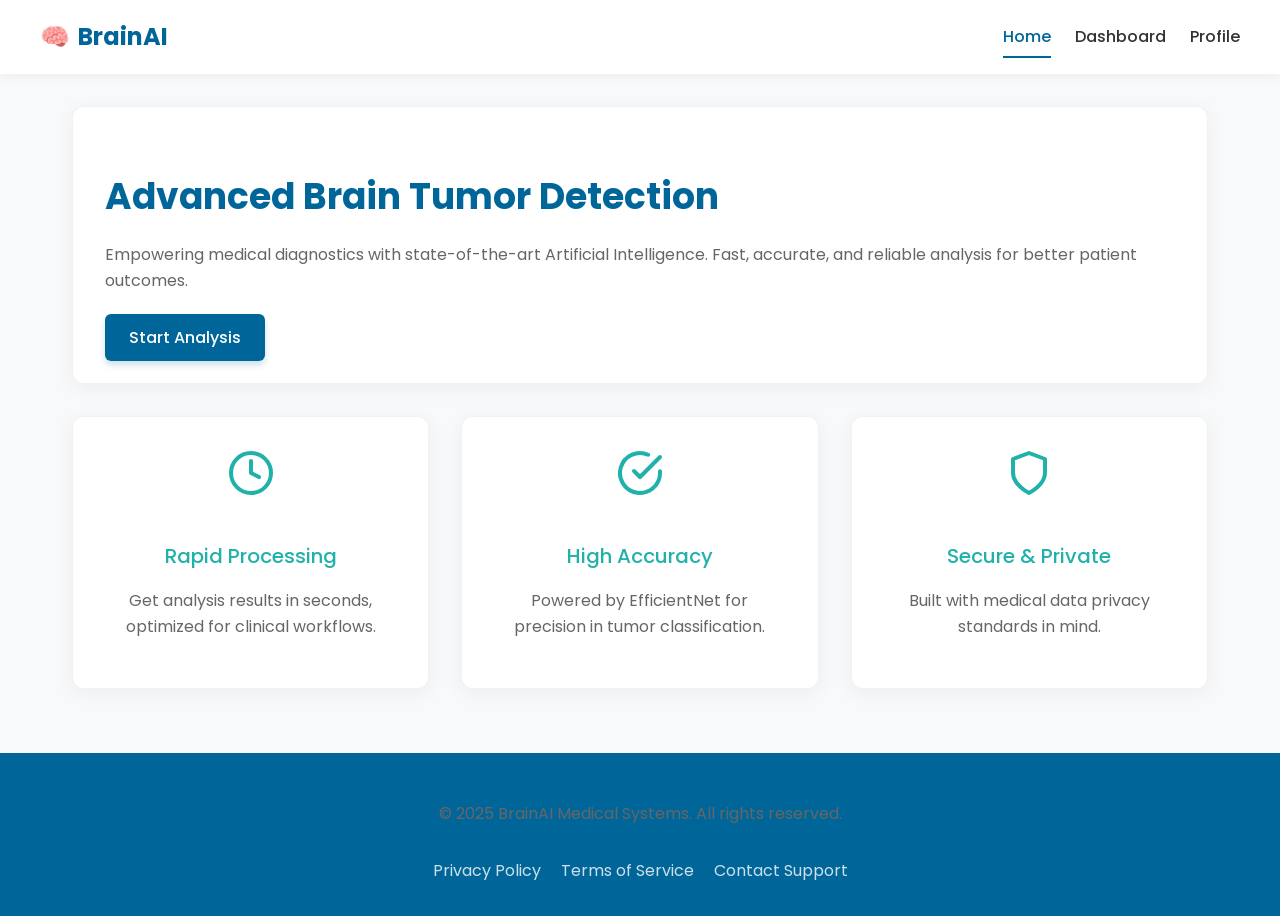
==== commit c5ec4c24: "Refactor Brain Tumor Detection app for production readiness - Standardized backend with PEP8, type h" ====
--- a/frontend/index.html
+++ b/frontend/index.html
@@ -2,69 +2,70 @@
 <html lang="en">
 <head>
     <meta charset="UTF-8">
-    <meta name="theme-color" content="#161625">
     <meta name="viewport" content="width=device-width, initial-scale=1.0">
+    <meta name="description" content="AI-Powered Brain Tumor Detection System for medical professionals.">
     <link rel="preconnect" href="https://fonts.googleapis.com">
     <link rel="preconnect" href="https://fonts.gstatic.com" crossorigin>
     <link href="https://fonts.googleapis.com/css2?family=Poppins:wght@300;400;500;600;700&display=swap" rel="stylesheet">
-    <title>Welcome</title>
+    <title>Brain Tumor Detection - Home</title>
     <link rel="stylesheet" href="styles.css">
     <script src="script.js" defer></script>
 </head>
-<body class="animated-bg">
-    <div class="bg-blob bg-blob1"></div>
-    <div class="bg-blob bg-blob2"></div>
-    <div class="bg-blob bg-blob3"></div>
-    <button class="theme-switch" onclick="toggleTheme()" aria-label="Toggle dark/light mode">🌙/☀️</button>
-    <svg class="decorative-svg decorative-svg-home" viewBox="0 0 200 200" aria-hidden="true"><circle fill="#4CAF50" fill-opacity="0.15" cx="100" cy="100" r="100"/></svg>
-    <header class="main-header glass-card">
+<body>
+    <header class="main-header">
         <div class="header-content">
-            <h1><span class="logo-icon" aria-label="logo">🧠</span> Brain Tumor Detection System</h1>
-            <nav class="main-nav" aria-label="Main navigation">
-                <a href="index.html">Home</a>
-                <a href="about.html">About</a>
-                <a href="services.html">Services</a>
-                <a href="contact.html">Contact</a>
-                <a href="login.html">Login</a>
+            <h1><span class="logo-icon">🧠</span> BrainAI</h1>
+            <nav class="main-nav">
+                <a href="index.html" class="active">Home</a>
+                <a href="dashboard.html">Dashboard</a>
+                <a href="profile.html">Profile</a>
             </nav>
         </div>
     </header>
+
     <main>
-        <div class="hero-section glass-card">
-            <h1>Welcome to Brain Tumor Detection System!</h1>
-            <p>Experience the future of medical diagnostics with our advanced AI-powered detection system.</p>
-            <a href="login.html" class="cta-button">Get Started</a>
-        </div>
-        <section class="features" id="features">
+        <section class="hero-section glass-card">
+            <h1>Advanced Brain Tumor Detection</h1>
+            <p>Empowering medical diagnostics with state-of-the-art Artificial Intelligence. Fast, accurate, and reliable analysis for better patient outcomes.</p>
+            <div style="margin-top: 2rem;">
+                <a href="dashboard.html" class="cta-button">Start Analysis</a>
+            </div>
+        </section>
+
+        <section class="features">
             <div class="feature glass-card">
-                <span class="feature-icon"><svg width="60" height="60" viewBox="0 0 60 60" aria-hidden="true"><circle cx="30" cy="30" r="28" fill="#4CAF50" fill-opacity="0.2"/><path d="M20 30l7 7 13-13" stroke="#4CAF50" stroke-width="3" fill="none"/></svg></span>
-                <h2>Accurate Detection</h2>
-                <p>Our system provides highly accurate results to assist medical professionals.</p>
+                <div class="feature-icon">
+                    <svg width="48" height="48" viewBox="0 0 24 24" fill="none" stroke="#20B2AA" stroke-width="2" stroke-linecap="round" stroke-linejoin="round"><circle cx="12" cy="12" r="10"></circle><polyline points="12 6 12 12 16 14"></polyline></svg>
+                </div>
+                <h3>Rapid Processing</h3>
+                <p>Get analysis results in seconds, optimized for clinical workflows.</p>
             </div>
             <div class="feature glass-card">
-                <span class="feature-icon"><svg width="60" height="60" viewBox="0 0 60 60" aria-hidden="true"><rect x="10" y="10" width="40" height="40" rx="10" fill="#007BFF" fill-opacity="0.2"/><path d="M20 30h20M30 20v20" stroke="#007BFF" stroke-width="3" fill="none"/></svg></span>
-                <h2>Fast Processing</h2>
-                <p>Get results in seconds, saving valuable time in critical situations.</p>
+                <div class="feature-icon">
+                    <svg width="48" height="48" viewBox="0 0 24 24" fill="none" stroke="#20B2AA" stroke-width="2" stroke-linecap="round" stroke-linejoin="round"><path d="M22 11.08V12a10 10 0 1 1-5.93-9.14"></path><polyline points="22 4 12 14.01 9 11.01"></polyline></svg>
+                </div>
+                <h3>High Accuracy</h3>
+                <p>Powered by EfficientNet for precision in tumor classification.</p>
             </div>
             <div class="feature glass-card">
-                <span class="feature-icon"><svg width="60" height="60" viewBox="0 0 60 60" aria-hidden="true"><ellipse cx="30" cy="30" rx="28" ry="18" fill="#ff6f61" fill-opacity="0.15"/><path d="M20 40c0-10 20-10 20 0" stroke="#ff6f61" stroke-width="3" fill="none"/></svg></span>
-                <h2>Easy to Use</h2>
-                <p>Designed with simplicity in mind for seamless user experience.</p>
+                <div class="feature-icon">
+                    <svg width="48" height="48" viewBox="0 0 24 24" fill="none" stroke="#20B2AA" stroke-width="2" stroke-linecap="round" stroke-linejoin="round"><path d="M12 22s8-4 8-10V5l-8-3-8 3v7c0 6 8 10 8 10z"></path></svg>
+                </div>
+                <h3>Secure & Private</h3>
+                <p>Built with medical data privacy standards in mind.</p>
             </div>
         </section>
     </main>
-    <footer class="main-footer glass-card">
+
+    <footer class="main-footer">
         <div class="footer-content">
-            <span class="footer-logo" aria-label="logo">🧠</span>
-            <span>&copy; 2025 Brain Tumor Detection System. All rights reserved.</span>
-            <nav class="footer-nav" aria-label="Footer navigation">
-                <a href="index.html">Home</a>
-                <a href="about.html">About</a>
-                <a href="services.html">Services</a>
-                <a href="contact.html">Contact</a>
-                <a href="profile.html">Profile</a>
+            <p>&copy; 2025 BrainAI Medical Systems. All rights reserved.</p>
+            <nav>
+                <a href="#">Privacy Policy</a>
+                <a href="#">Terms of Service</a>
+                <a href="#">Contact Support</a>
             </nav>
         </div>
     </footer>
 </body>
-</html>+</html>
--- a/frontend/styles.css
+++ b/frontend/styles.css
@@ -1,62 +1,25 @@
 @import url('https://fonts.googleapis.com/css2?family=Poppins:wght@300;400;500;600;700&display=swap');
 
-/* Modern Color Scheme */
+/* Medical/Clean Color Scheme */
 :root {
-    /* Dark Theme */
-    --primary-color-dark: #1A1A2E; /* Deep, dark blue */
-    --secondary-color-dark: #E94560; /* Vibrant pink/red */
-    --accent-color-dark: #00F5D4; /* Bright turquoise/cyan */
-    --background-color-dark: #161625; /* Slightly lighter dark blue */
-    --text-color-dark: #EAEAEA; /* Soft white */
-    --card-bg-dark: rgba(26, 26, 46, 0.8);
-    --glass-bg-dark: rgba(26, 26, 46, 0.6);
-    --glass-border-dark: rgba(0, 245, 212, 0.2);
-    --hover-color-dark: #F87272; /* Lighter pink for hover */
-
-    /* Light Theme */
-    --primary-color-light: #FFFFFF;
-    --secondary-color-light: #E94560; /* Vibrant pink/red (from dark theme) */
-    --accent-color-light: #4A90E2; /* Friendly blue */
-    --background-color-light: #F0F2F5; /* Cool light gray */
-    --text-color-light: #333333; /* Dark gray for text */
-    --card-bg-light: rgba(255, 255, 255, 0.9);
-    --glass-bg-light: rgba(240, 242, 245, 0.75);
-    --glass-border-light: rgba(74, 144, 226, 0.3);
-    --hover-color-light: #F87272; /* Lighter pink for hover */
-
-    /* Global */
+    /* Medical Theme (Default - Light) */
+    --primary-color: #006699; /* Professional Medical Blue */
+    --secondary-color: #20B2AA; /* Teal/Green (Healing/Calm) */
+    --accent-color: #4CAF50; /* Success/Safe Green */
+    --background-color: #F8F9FA; /* Very Light Gray/White */
+    --text-color: #333333; /* Dark Gray for readability */
+    --text-color-muted: #666666;
+    --card-bg: #FFFFFF; /* White cards */
+    --glass-bg: rgba(255, 255, 255, 0.95); /* High opacity glass */
+    --glass-border: rgba(0, 102, 153, 0.1);
+    --hover-color: #005580; /* Darker Blue */
+    --error-color: #E63946;
+
+    /* Global Typography */
     --font-family: 'Poppins', Arial, sans-serif;
-    --line-height-base: 1.7;
-    --letter-spacing-heading: 0.05em;
-
-    /* Apply Dark Theme by Default */
-    --primary-color: var(--primary-color-dark);
-    --secondary-color: var(--secondary-color-dark);
-    --accent-color: var(--accent-color-dark);
-    --background-color: var(--background-color-dark);
-    --text-color: var(--text-color-dark);
-    --text-color-muted: #909db0; /* Muted text for placeholders, etc. */
-    --card-bg: var(--card-bg-dark);
-    --glass-bg: var(--glass-bg-dark);
-    --glass-border: var(--glass-border-dark);
-    --hover-color: var(--hover-color-dark);
-}
-
-:root.light-theme {
-    --primary-color: var(--primary-color-light);
-    --secondary-color: var(--secondary-color-light);
-    --accent-color: var(--accent-color-light);
-    --background-color: var(--background-color-light);
-    --text-color: var(--text-color-light);
-    --text-color-muted: #5a677a; /* Muted text for light theme */
-    --card-bg: var(--card-bg-light);
-    --glass-bg: var(--glass-bg-light);
-    --glass-border: var(--glass-border-light);
-    --hover-color: var(--hover-color-light);
-}
-
-body.theme-toggle {
-    transition: background-color 0.3s, color 0.3s;
+    --line-height-base: 1.6;
+    --letter-spacing-heading: 0.02em;
+    --global-spacing-unit: 1rem;
 }
 
 /* General Styles */
@@ -67,1216 +30,311 @@
     background-color: var(--background-color);
     color: var(--text-color);
     line-height: var(--line-height-base);
-    font-size: 16px; /* Base font size */
-    --global-spacing-unit: 1rem; /* Base unit for spacing */
-    animation: fadeInPage 0.8s ease-out forwards;
+    font-size: 16px;
     display: flex;
     flex-direction: column;
-    height: 100vh;
-    overflow: hidden;
-}
-
-@keyframes fadeInPage {
-    from { opacity: 0; transform: translateY(-10px); }
-    to { opacity: 1; transform: translateY(0); }
-}
-
-/* Typographic Scale */
-h1, .h1 {
-    font-size: 2.5rem; /* Was 2rem or 2.5rem */
-    font-weight: 700;
-    letter-spacing: var(--letter-spacing-heading);
-    margin-bottom: 1rem;
-    line-height: 1.2;
-}
-
-h2, .h2 {
-    font-size: 2rem; /* Was 1.5rem in media query */
-    font-weight: 600;
-    letter-spacing: var(--letter-spacing-heading);
-    margin-bottom: 0.75rem;
-    line-height: 1.3;
-}
-
-h3, .h3 {
+    min-height: 100vh;
+}
+
+/* Typography */
+h1, .h1 { font-size: 2.25rem; font-weight: 700; color: var(--primary-color); margin-bottom: 1rem; }
+h2, .h2 { font-size: 1.75rem; font-weight: 600; color: var(--primary-color); margin-bottom: 0.75rem; }
+h3, .h3 { font-size: 1.25rem; font-weight: 500; color: var(--secondary-color); margin-bottom: 0.5rem; }
+p { margin-bottom: 1rem; color: var(--text-color-muted); }
+a { color: var(--primary-color); text-decoration: none; transition: color 0.3s; }
+a:hover { color: var(--secondary-color); }
+
+/* Layout Structure */
+main {
+    flex: 1;
+    width: 100%;
+    max-width: 1200px;
+    margin: 0 auto;
+    padding: 2rem;
+    box-sizing: border-box;
+}
+
+/* Header */
+.main-header {
+    background: var(--card-bg);
+    box-shadow: 0 2px 10px rgba(0,0,0,0.05);
+    position: sticky;
+    top: 0;
+    z-index: 100;
+    padding: 1rem 2rem;
+}
+
+.header-content {
+    max-width: 1200px;
+    margin: 0 auto;
+    display: flex;
+    justify-content: space-between;
+    align-items: center;
+}
+
+.header-content h1 {
     font-size: 1.5rem;
-    font-weight: 600;
-    margin-bottom: 0.5rem;
-    line-height: 1.4;
-}
-
-p, .p {
-    font-size: 1rem;
-    margin-bottom: 1rem;
-}
-
-a, .a {
-    color: var(--secondary-color);
-    text-decoration: none;
-    transition: color 0.3s ease;
-}
-
-a:hover, .a:hover {
-    color: var(--accent-color);
-}
-
-
-header {
-    background-color: transparent; /* Make header transparent, rely on main-header */
+    margin: 0;
+    display: flex;
+    align-items: center;
+    gap: 0.5rem;
+}
+
+.main-nav {
+    display: flex;
+    gap: 1.5rem;
+}
+
+.main-nav a {
     color: var(--text-color);
-    padding: 0; /* Remove padding, handled by main-header */
-    text-align: center;
-    box-shadow: none; /* Remove shadow, handled by main-header */
-}
-
-header h1 { /* This might be for old header structure, review if needed */
-    margin: 0;
-    font-size: 2rem; /* Adjusted in h1 styles */
-}
-
-nav { /* This might be for old nav structure, review if needed */
-    margin: 1rem 0;
-}
-
-nav a { /* This might be for old nav structure, review if needed */
-    color: var(--text-color); /* Will be overridden by .main-nav a */
-    text-decoration: none;
-    margin: 0 1rem;
-    font-weight: bold; /* Adjusted in .main-nav a */
-    transition: color 0.3s;
-}
-
-nav a:hover { /* This might be for old nav structure, review if needed */
-    color: var(--secondary-color); /* Will be overridden by .main-nav a:hover */
-}
-
-main {
-    flex-grow: 1;
-    overflow-y: auto;
-    padding: calc(var(--global-spacing-unit) * 2);
-    max-width: 1300px;
-    margin: 0 auto;
-    width: 100%;
-    box-sizing: border-box;
-    -ms-overflow-style: none;  /* IE and Edge */
-    scrollbar-width: none;  /* Firefox */
-}
-
-main::-webkit-scrollbar {
-    display: none;
-}
-
-footer {
-    background-color: transparent; /* Make footer transparent, rely on main-footer */
-    color: var(--text-color);
-    text-align: center;
-    padding: 0; /* Remove padding, handled by main-footer */
+    font-weight: 500;
+    padding: 0.5rem 0;
     position: relative;
-    bottom: 0;
-    width: 100%;
-}
-
-/* Responsive Layout - Typographic Adjustments & More */
-@media (max-width: 768px) {
-    h1, .h1 {
-        font-size: 2rem; /* Base h1 for tablets/general small screens */
-    }
-    h2, .h2 {
-        font-size: 1.75rem; /* Base h2 for tablets */
-    }
-    h3, .h3 {
-        font-size: 1.375rem; /* Base h3 for tablets */
-    }
-    main {
-        padding: calc(var(--global-spacing-unit) * 1.5); /* Adjusted mobile padding */
-    }
-    nav a { /* Old nav, if any */
-        margin: 0 0.5rem;
-    }
-
-    /* Header and Nav */
-    .main-header .header-content {
-        flex-direction: column; /* Stack logo/title and nav */
-        align-items: center; /* Center items */
-        gap: var(--global-spacing-unit);
-    }
-    .main-nav {
-        width: 100%;
-        justify-content: center; /* Center nav items */
-        gap: var(--global-spacing-unit) * 0.5; /* Smaller gap for nav items */
-    }
-    .main-nav a {
-        padding: 0.7rem 1rem; /* Ensure good touch targets */
-    }
-
-    /* Features Section - 2 columns for tablets */
-    .features .feature {
-        flex-basis: calc(50% - (var(--global-spacing-unit) * 1.5)); /* 2 columns, accounting for gap */
-        min-width: 0; /* Reset min-width if previously set */
-    }
-
-    /* Footer */
-    .main-footer .footer-content {
-        flex-direction: column; /* Stack logo/text and nav */
-        align-items: center; /* Center items */
-        gap: var(--global-spacing-unit);
-    }
-    .footer-nav {
-        width: 100%;
-        justify-content: center; /* Center nav items */
-        gap: var(--global-spacing-unit) * 0.5;
-    }
-     .footer-nav a {
-        padding: 0.5rem 0.8rem; /* Ensure good touch targets */
-    }
-
-    /* Team section cards - already stack at 768px due to flex properties, this is fine */
-    /* Glass card padding already adjusted in this query */
-}
-
-/* Smaller Mobile Breakpoint */
-@media (max-width: 520px) {
-    .main-header .header-content h1 { /* Site title */
-        font-size: 1.5rem; /* Smaller site title */
-        text-align: center;
-    }
-     .main-header .header-content .logo-icon {
-        font-size: 1.6rem;
-        margin-right: 0.3rem;
-    }
-    .main-nav a {
-        padding: 0.6rem 0.8rem; /* Adjust padding for very small screens */
-        font-size: 0.9rem; /* Slightly smaller font for nav links */
-    }
-
-    .hero-section h1 {
-        font-size: 1.8rem; /* Adjust hero title */
-    }
-    .hero-section p {
-        font-size: 0.95rem; /* Adjust hero paragraph */
-    }
-    .hero-section .cta-button {
-        padding: 10px 18px;
-        font-size: 0.9rem;
-    }
-
-    /* Features Section - 1 column for mobile */
-    .features .feature {
-        flex-basis: 100%; /* Single column */
-    }
-    .feature p { /* Feature card paragraph text */
-        font-size: 0.9rem;
-    }
-
-
-    /* Form Group - already handles stacking via flex-direction: column by default */
-    /* and min-width: 576px for row. This breakpoint is smaller than 576px, so stacking is active. */
-    /* We can ensure labels are fully on top if not already */
-    .form-group label {
-        min-width: auto; /* Reset min-width from wider screens */
-        text-align: left; /* Align label to the left */
-        margin-right: 0; /* Remove right margin */
-        margin-bottom: calc(var(--global-spacing-unit) * 0.3); /* Space between label and input */
-    }
-    .form-group input, .form-group textarea {
-        width: 100%; /* Ensure inputs take full width */
-    }
-
-
-    /* Profile Page */
-    .profile-settings .setting-item,
-    .team .card { /* If team card structure is similar or needs stacking */
-        flex-direction: column; /* Stack items in setting or team cards */
-        align-items: flex-start; /* Align items to the start */
-        gap: calc(var(--global-spacing-unit) * 0.5);
-    }
-    .profile-settings .setting-item .control-placeholder {
-        margin-top: calc(var(--global-spacing-unit) * 0.5);
-        text-align: left; /* Align placeholder text to left */
-        width: 100%; /* Allow placeholder to take full width if needed */
-    }
-    .profile-settings button[disabled] { /* Ensure button is full width or appropriately styled */
-        width: 100%;
-    }
-    .avatar-placeholder {
-        width: 100px;
-        height: 100px;
-        font-size: 3rem;
-    }
-    .user-info h2 {
-        font-size: 1.3rem;
-    }
-
-    /* Dashboard Page */
-    .image-upload-area {
-        padding: var(--global-spacing-unit);
-    }
-    .image-upload-area .upload-icon {
-        font-size: 2.5rem;
-    }
-    .image-upload-area p {
-        font-size: 0.9rem; /* Smaller text in drop zone */
-    }
-    .image-upload-area .browse-button {
-        padding: 0.5rem 1rem;
-        font-size: 0.85rem;
-    }
-    #dashboard h1 { /* Dashboard title */
-        font-size: 1.8rem;
-    }
-
-    /* General Card Padding */
-    .glass-card, .card { /* Reduce padding for all cards on very small screens */
-        padding: var(--global-spacing-unit);
-    }
-}
-
-/* Buttons */
-button, .cta-button {
-    background-color: var(--secondary-color);
-    color: var(--primary-color-light); /* Text color for buttons, assuming light text on dark/accent bg */
-    padding: 12px 24px; /* Increased padding */
-    border: none;
-    border-radius: 8px; /* Slightly more rounded */
-    cursor: pointer;
-    font-size: 1rem;
-    font-weight: 600; /* Poppins regular is 400, medium 500, semibold 600 */
-    letter-spacing: 0.025em; /* Adjusted letter spacing */
-    transition: background-color 0.3s, transform 0.2s;
-    box-shadow: 0 4px 15px rgba(0,0,0,0.1); /* Softer shadow */
-    position: relative;
-    overflow: hidden;
-}
-
-/* Removing the old ::after shine effect for now, can be redesigned if needed */
-/*
-.cta-button::after, button::after {
-    content: '';
-    position: absolute;
-    left: -75%;
-    top: 0;
-    width: 50%;
-    height: 100%;
-    background: linear-gradient(120deg, rgba(255,255,255,0.3), rgba(255,255,255,0));
-    transform: skewX(-20deg);
-    transition: left 0.5s;
-}
-
-.cta-button:hover::after, button:hover::after {
-    left: 120%;
-}
-*/
-
-button:hover, .cta-button:hover {
-    background-color: var(--hover-color); /* Use new hover variable */
-    color: var(--text-color-dark); /* Ensure text is readable on hover */
-    transform: translateY(-3px) scale(1.03); /* Enhanced lift and slight scale */
-    box-shadow: 0 6px 20px rgba(0,0,0,0.12); /* More noticeable shadow */
-}
-
-button:active, .cta-button:active {
-    transform: translateY(-1px) scale(0.98); /* Press down effect with slight shrink */
-    box-shadow: 0 2px 10px rgba(0,0,0,0.15); /* Adjusted shadow for active state */
-    background-color: var(--secondary-color); /* Ensure it doesn't stay in hover-color */
-}
-
-
-/* Cards */
-.card {
-    background-color: var(--card-bg);
-    border-radius: 12px; /* Slightly more rounded */
-    box-shadow: 0 6px 12px rgba(0, 0, 0, 0.1); /* Adjusted shadow */
-    padding: calc(var(--global-spacing-unit) * 1.5); /* Use spacing unit */
-    margin: calc(var(--global-spacing-unit) * 1.5) 0; /* Use spacing unit */
-    transition: transform 0.3s ease, box-shadow 0.3s ease;
-    color: var(--text-color);
-}
-
-.card:hover {
-    transform: translateY(-8px); /* Slightly less lift */
-    box-shadow: 0 10px 20px rgba(0, 0, 0, 0.15); /* Enhanced shadow on hover */
-}
-
-/* Advanced Glassmorphism Card */
-.glass-card {
-    background: var(--glass-bg);
-    box-shadow: 0 8px 32px 0 var(--glass-border); /* Use variable for shadow color consistency */
-    backdrop-filter: blur(10px); /* Increased blur */
-    -webkit-backdrop-filter: blur(10px);
-    border-radius: 20px; /* Keep rounded */
-    border: 1px solid var(--glass-border);
-    padding: calc(var(--global-spacing-unit) * 2); /* Use spacing unit */
-    margin: calc(var(--global-spacing-unit) * 2) 0; /* Use spacing unit */
-    transition: transform 0.3s ease, box-shadow 0.3s ease;
-}
-
-.glass-card:hover {
-    transform: translateY(-8px) scale(1.01); /* Slightly less scale */
-    box-shadow: 0 12px 40px 0 var(--glass-border); /* Enhanced shadow on hover */
-}
-
-/* Forms */
-form {
-    display: flex;
-    flex-direction: column;
-    gap: 1.25rem; /* Increased gap */
-}
-
-form input, form textarea { /* Combined input and textarea */
-    padding: 0.9rem 1rem; /* Adjusted padding */
-    border: 1px solid var(--glass-border); /* Use glass border for consistency */
-    border-radius: 8px; /* Consistent border-radius */
-    font-size: 1rem;
-    background-color: var(--glass-bg); /* Use glass bg for inputs */
-    color: var(--text-color);
-    font-family: var(--font-family); /* Ensure form elements use Poppins */
-}
-
-form input:focus, form textarea:focus {
-    outline: none;
-    border-color: var(--secondary-color); /* Accent color border */
-    box-shadow: 0 0 0 3px rgba(var(--rgb-secondary-color-dark), 0.3); /* Use RGB if secondary is hex, e.g., for #20C997 -> 32, 201, 151 */
-    /* Assuming --secondary-color-dark is #20C997, its RGB is 32, 201, 151 */
-    /* If you have --secondary-color-dark-rgb: 32, 201, 151; then use: */
-    /* box-shadow: 0 0 0 3px rgba(var(--secondary-color-dark-rgb), 0.3); */
-    /* For now, I'll use a placeholder if direct RGB from hex is not possible in pure CSS vars for rgba() alpha */
-    /* Let's use a slightly desaturated version of secondary or a fixed color for simplicity if above is an issue */
-    box-shadow: 0 0 8px rgba(32, 201, 151, 0.3); /* Teal glow */
-}
-
-form button { /* Style form buttons like other buttons */
-    background-color: var(--secondary-color);
-    color: var(--primary-color-light);
-    font-weight: 600;
-    padding: 12px 24px;
-    border: none;
-    border-radius: 8px;
-    cursor: pointer;
-    transition: background-color 0.3s, transform 0.2s;
-}
-
-form button:hover {
-    background-color: var(--hover-color);
-    color: var(--text-color-dark);
-    transform: translateY(-2px);
-}
-
-/* Align form-group label and input horizontally */
-.form-group {
-    display: flex;
-    flex-direction: column; /* Stack label and input on small screens */
-    align-items: flex-start; /* Align items to the start */
-    gap: calc(var(--global-spacing-unit) * 0.5); /* Use spacing unit */
-}
-
-.form-group label {
-    /* min-width: 100px; */ /* Remove fixed width */
-    text-align: left; /* Align text to left */
-    /* margin-right: 10px; */ /* Remove margin */
-    font-weight: 500;
-}
-
-.form-group input {
-    flex: 1;
-    width: 100%; /* Make input take full width */
-    box-sizing: border-box; /* Include padding and border in the element's total width and height */
-}
-
-@media (min-width: 576px) { /* Apply horizontal layout for larger screens */
-    .form-group {
-        flex-direction: row;
-        align-items: center;
-        gap: var(--global-spacing-unit); /* Use spacing unit */
-    }
-
-    .form-group label {
-        min-width: 120px; /* Adjust as needed */
-        text-align: right;
-        margin-right: 0; /* Remove as gap property is used */
-    }
-
-    .form-group input {
-        width: auto; /* Reset width to allow flex to work */
-    }
-}
-
-
-/* Hero Section */
-.hero-section {
-    text-align: center;
-    padding: calc(var(--global-spacing-unit) * 3) calc(var(--global-spacing-unit) * 1.5); /* Use spacing unit */
-    /* background: linear-gradient(135deg, var(--primary-color), var(--secondary-color)); */ /* Keep or remove if glass is preferred */
-    /* color: var(--text-color); */ /* Already set by glass-card if used */
-    border-radius: 20px; /* Match glass-card if this is also a glass-card */
-}
-
-.hero-section h1 {
-    /* font-size: 2.5rem; */ /* Handled by global h1 */
-    margin-bottom: 1rem; /* Adjusted margin */
-    position: relative;
-    z-index: 1;
-    display: inline-block;
-    padding-bottom: 0.3em;
-}
-
-.hero-section h1::after { /* Simpler underline, using accent color */
-    content: '';
-    display: block;
-    width: 70%; /* Wider underline */
-    height: 4px;
-    background: var(--secondary-color); /* Use secondary for pop */
-    border-radius: 2px;
-    margin: 0.4em auto 0 auto; /* Adjusted margin */
-}
-
-.hero-section p {
-    font-size: 1.125rem; /* Slightly adjusted size */
-    margin-bottom: 2rem; /* Increased margin */
-    max-width: 600px; /* Constrain width for readability */
-    margin-left: auto;
-    margin-right: auto;
-}
-
-/* Features Section */
-.features {
-    display: flex;
-    flex-wrap: wrap;
-    justify-content: center; /* Center features */
-    gap: calc(var(--global-spacing-unit) * 1.5); /* Use spacing unit */
-    z-index: 1;
-}
-
-.feature { /* Assuming .feature items are .glass-card or similar */
-    flex: 1 1 calc(33.333% - 3rem); /* Adjust basis for gap */
-    min-width: 280px; /* Minimum width for features */
-    text-align: center;
-    /* padding: 20px; */ /* Handled by .glass-card */
-    /* background-color: var(--card-bg); */ /* Handled by .glass-card */
-    /* border-radius: 10px; */ /* Handled by .glass-card */
-    /* box-shadow: 0 4px 8px rgba(0, 0, 0, 0.18); */ /* Handled by .glass-card */
-    /* transition: transform 0.3s, background 0.3s, color 0.3s; */ /* Handled by .glass-card */
-    /* color: var(--text-color); */ /* Handled by .glass-card */
-    /* border: 1px solid var(--glass-border); */ /* Handled by .glass-card */
-}
-
-.feature img {
-    max-width: 100%;
-    height: auto;
-    margin-bottom: 1.5rem; /* Adjusted margin */
-    border-radius: 10px;
-    box-shadow: 0 4px 12px rgba(0,0,0,0.10); /* Slightly enhanced shadow */
-}
-
-.feature h2, .feature h3 { /* Ensure heading colors are correct within features */
-    color: var(--text-color) !important; /* Override if necessary, or ensure specificity */
-    margin-top: 0.5rem;
-}
-
-.feature p {
-    color: var(--text-color) !important; /* Override if necessary */
-    font-size: 0.95rem; /* Slightly smaller text for feature cards */
-}
-
-/* Remove redundant styling if .feature elements are always .glass-card */
-/*
-.features .feature {
-    background: var(--glass-bg) !important;
-    color: var(--text-color) !important;
-    border: 1px solid var(--glass-border) !important;
-}
-
-body.light-theme .features .feature {
-    background: var(--glass-bg);
-    color: var(--text-color);
-    border: 1px solid var(--glass-border);
-}
-*/
-
-/* Animated Gradient Background */
-body.animated-bg {
-    position: relative;
-    background-color: var(--background-color) !important; /* Ensure it uses the new variable */
-    transition: background-color 0.3s;
-}
-
-.animated-bg .bg-blob {
-    position: absolute;
-    border-radius: 50%;
-    opacity: 0.35; /* Slightly more visible */
-    filter: blur(40px); /* More blur */
-    animation: blobMove 20s ease-in-out infinite alternate;
-    pointer-events: none;
-    z-index: -1; /* Ensure blobs are behind content */
-}
-
-/* Adjusted blob colors to match new palette */
-.bg-blob1 {
-    width: 350px; height: 350px;
-    background: linear-gradient(135deg, var(--primary-color-dark) 0%, var(--secondary-color-dark) 100%);
-    top: -100px; left: -100px;
-    animation-delay: 0s;
-}
-.bg-blob2 {
-    width: 250px; height: 250px;
-    background: linear-gradient(135deg, var(--secondary-color-dark) 0%, var(--accent-color-dark) 100%);
-    bottom: -80px; right: -80px;
-    animation-delay: 7s;
-}
-.bg-blob3 {
-    width: 200px; height: 200px;
-    background: linear-gradient(135deg, var(--accent-color-dark) 0%, var(--primary-color-dark) 100%);
-    top: 35%; left: 65%;
-    animation-delay: 14s;
-}
-
-/* Light theme blobs */
-:root.light-theme .bg-blob1 {
-    background: linear-gradient(135deg, var(--secondary-color-light) 0%, var(--accent-color-light) 100%);
-}
-:root.light-theme .bg-blob2 {
-    background: linear-gradient(135deg, var(--accent-color-light) 0%, #d0e0f0 100%); /* Adding a very light blue */
-}
-:root.light-theme .bg-blob3 {
-    background: linear-gradient(135deg, #d0e0f0 0%, var(--secondary-color-light) 100%);
-}
-
-
-@keyframes blobMove {
-    0%   { transform: scale(1) translate(0, 0) rotate(0deg); }
-    33%  { transform: scale(1.1, 0.9) translate(40px, -30px) rotate(120deg); }
-    66%  { transform: scale(0.9, 1.1) translate(-30px, 40px) rotate(240deg); }
-    100% { transform: scale(1) translate(0, 0) rotate(360deg); }
-}
-
-/* body.animated-bg.light-theme is handled by :root.light-theme .bg-blob rules */
-
-
-@keyframes gradientMove { /* This seems unused, remove if not needed */
-    0% {background-position: 0% 50%;}
-    50% {background-position: 100% 50%;}
-    100% {background-position: 0% 50%;}
-}
-
-/* Decorative SVG Shapes */
-/* Re-evaluate if these are still needed with new blob styles */
-/* If kept, ensure colors match new palette */
-.decorative-svg {
-    position: absolute;
-    z-index: -1; /* Ensure they are behind content like blobs */
-    pointer-events: none;
-    opacity: 0.5; /* Adjust opacity as needed */
-}
-/* Example: Update one SVG's fill. Repeat for others if kept. */
-.decorative-svg-home circle {
-    fill: var(--secondary-color); /* Use new color variable */
-    fill-opacity: 0.1; /* Adjust opacity */
-}
-.decorative-svg-about circle { /* Assuming it's a circle too */
-    fill: var(--accent-color);
-    fill-opacity: 0.1;
-}
-.decorative-svg-contact circle {
-    fill: var(--primary-color); /* Or a different accent */
-    fill-opacity: 0.08;
-}
-/* ... and so on for other SVGs ... */
-
-/* Team Section Cards */
-.team {
-    display: flex;
-    gap: calc(var(--global-spacing-unit) * 1.5); /* Use spacing unit */
-    justify-content: center;
-    flex-wrap: wrap;
-}
-
-.team .card { /* Assuming these are standard cards, not glass */
-    background: var(--card-bg);
-    box-shadow: 0 6px 18px rgba(0,0,0,0.1); /* Adjusted shadow */
-    border-radius: 16px;
-    padding: 1.5rem;
-    text-align: center;
-    transition: transform 0.3s ease, box-shadow 0.3s ease;
-    color: var(--text-color);
-    flex: 1 1 300px; /* Flex properties for responsiveness */
-}
-
-.team .card:hover {
-    transform: scale(1.03) translateY(-5px); /* Adjusted hover effect */
-    box-shadow: 0 10px 24px rgba(0,0,0,0.15);
-}
-
-/* Responsive Glass Cards - Adjustments */
-@media (max-width: 768px) {
-    .team { /* This rule for team stacking is fine as is */
-        flex-direction: column;
-        gap: var(--global-spacing-unit);
-    }
-    .glass-card { /* This rule for glass-card padding is also fine for 768px */
-        padding: calc(var(--global-spacing-unit) * 1.5);
-        margin: var(--global-spacing-unit) 0;
-    }
-    /* The main header/footer flex-direction changes are moved into the new 768px block above for consolidation */
-}
-
-/* Advanced Header and Footer Styles */
-.main-header {
-    margin: 0 auto;
-    padding: calc(var(--global-spacing-unit) * 0.75) calc(var(--global-spacing-unit) * 2);
-    background: var(--glass-bg);
-    position: relative;
-    z-index: 10;
-    max-width: 1300px;
-    color: var(--text-color);
-    width: 100%;
-    box-sizing: border-box;
-    flex-shrink: 0;
-}
-.header-content {
-    display: flex;
-    align-items: center;
-    justify-content: space-between;
-    flex-wrap: wrap;
-    gap: var(--global-spacing-unit); /* Use spacing unit */
-}
-.logo-icon {
-    font-size: 1.8rem; /* Slightly smaller logo icon */
-    margin-right: 0.5rem;
-    vertical-align: middle;
-    color: var(--secondary-color); /* Color the icon */
-}
-.main-nav {
-    display: flex;
-    gap: var(--global-spacing-unit); /* Use spacing unit */
-    background: transparent; /* Remove specific background, rely on header's glass */
-    padding: 0; /* Remove padding, spacing handled by gap */
-    border-radius: 12px;
-    box-shadow: none; /* Remove shadow, rely on header's shadow */
-}
-.main-nav a {
-    color: var(--text-color); /* Use main text color, secondary for active/hover */
-    font-weight: 500; /* Poppins medium */
-    text-decoration: none;
-    padding: 0.5rem 1rem; /* Adjusted padding */
-    border-radius: 8px; /* Consistent border-radius */
-    transition: background-color 0.25s ease, color 0.25s ease;
-}
-.main-nav a {
-    position: relative; /* For underline pseudo-element */
+}
+
+.main-nav a.active, .main-nav a:hover {
+    color: var(--primary-color);
 }
 
 .main-nav a::after {
     content: '';
     position: absolute;
+    bottom: 0;
+    left: 0;
     width: 0;
     height: 2px;
-    bottom: -4px; /* Position the underline below the link */
-    left: 50%;
+    background: var(--primary-color);
+    transition: width 0.3s;
+}
+
+.main-nav a.active::after, .main-nav a:hover::after {
+    width: 100%;
+}
+
+/* Buttons */
+.cta-button, button {
+    background-color: var(--primary-color);
+    color: white;
+    padding: 0.75rem 1.5rem;
+    border: none;
+    border-radius: 6px;
+    font-weight: 500;
+    cursor: pointer;
+    transition: background-color 0.3s, transform 0.2s;
+    font-size: 1rem;
+    box-shadow: 0 4px 6px rgba(0, 102, 153, 0.2);
+}
+
+.cta-button:hover, button:hover {
+    background-color: var(--hover-color);
+    transform: translateY(-2px);
+}
+
+button:disabled {
+    background-color: #ccc;
+    cursor: not-allowed;
+    transform: none;
+    box-shadow: none;
+}
+
+/* Cards */
+.glass-card, .card {
+    background: var(--card-bg);
+    border-radius: 12px;
+    padding: 2rem;
+    box-shadow: 0 4px 20px rgba(0,0,0,0.05);
+    border: 1px solid rgba(0,0,0,0.05);
+    margin-bottom: 2rem;
+    transition: transform 0.3s, box-shadow 0.3s;
+}
+
+.glass-card:hover {
+    transform: translateY(-4px);
+    box-shadow: 0 8px 25px rgba(0,0,0,0.08);
+}
+
+/* Forms */
+.form-group {
+    margin-bottom: 1.5rem;
+}
+
+label {
+    display: block;
+    margin-bottom: 0.5rem;
+    font-weight: 500;
+    color: var(--primary-color);
+}
+
+input, textarea, select {
+    width: 100%;
+    padding: 0.75rem;
+    border: 1px solid #ddd;
+    border-radius: 6px;
+    font-family: var(--font-family);
+    font-size: 1rem;
+    transition: border-color 0.3s;
+    box-sizing: border-box;
+}
+
+input:focus, textarea:focus {
+    outline: none;
+    border-color: var(--primary-color);
+    box-shadow: 0 0 0 3px rgba(0, 102, 153, 0.1);
+}
+
+/* Upload Area */
+.image-upload-area {
+    border: 2px dashed var(--secondary-color);
+    border-radius: 12px;
+    padding: 3rem;
+    text-align: center;
+    background: rgba(32, 178, 170, 0.05);
+    cursor: pointer;
+    transition: background 0.3s;
+}
+
+.image-upload-area:hover {
+    background: rgba(32, 178, 170, 0.1);
+}
+
+.upload-icon {
+    font-size: 3rem;
+    color: var(--secondary-color);
+    display: block;
+    margin-bottom: 1rem;
+}
+
+/* Features */
+.features {
+    display: grid;
+    grid-template-columns: repeat(auto-fit, minmax(300px, 1fr));
+    gap: 2rem;
+}
+
+.feature {
+    text-align: center;
+}
+
+.feature-icon svg {
+    margin-bottom: 1rem;
+}
+
+/* Results & Progress Bar */
+.result-card {
+    margin-top: 2rem;
+    text-align: left;
+}
+
+.progress-container {
+    background-color: #e0e0e0;
+    border-radius: 8px;
+    height: 20px;
+    width: 100%;
+    margin-top: 0.5rem;
+    overflow: hidden;
+}
+
+.progress-bar {
     background-color: var(--secondary-color);
-    transition: width 0.3s ease-out, left 0.3s ease-out;
-}
-
-.main-nav a:hover::after, .main-nav a.active::after {
-    width: 100%;
-    left: 0;
-}
-
-.main-nav a:hover, .main-nav a.active {
-    color: var(--secondary-color); /* Emphasize text color on hover/active */
-    background-color: transparent; /* Remove background color change if underline is preferred */
-}
-
-/* Ensure .active class also gets the text color emphasis if not hovering */
-.main-nav a.active {
-    color: var(--secondary-color);
-}
-
+    height: 100%;
+    border-radius: 8px;
+    width: 0%;
+    transition: width 1s ease-in-out;
+    text-align: center;
+    color: white;
+    font-size: 0.8rem;
+    line-height: 20px;
+}
+
+.confidence-badge {
+    background-color: var(--primary-color);
+    color: white;
+    padding: 0.2rem 0.6rem;
+    border-radius: 12px;
+    font-size: 0.85rem;
+    margin-left: 0.5rem;
+}
+
+/* Loader */
+.loader {
+    border: 4px solid #f3f3f3;
+    border-top: 4px solid var(--secondary-color);
+    border-radius: 50%;
+    width: 40px;
+    height: 40px;
+    animation: spin 1s linear infinite;
+    margin: 1rem auto;
+}
+
+@keyframes spin { 0% { transform: rotate(0deg); } 100% { transform: rotate(360deg); } }
+
+/* Footer */
 .main-footer {
-    margin: 0 auto;
-    padding: calc(var(--global-spacing-unit) * 0.75) calc(var(--global-spacing-unit) * 2);
-    background: var(--glass-bg);
-    max-width: 1300px;
-    position: relative;
-    z-index: 10;
-    color: var(--text-color);
-    width: 100%;
-    box-sizing: border-box;
-    flex-shrink: 0;
-}
+    background: var(--primary-color);
+    color: white;
+    padding: 2rem;
+    text-align: center;
+    margin-top: auto;
+}
+
+.main-footer a {
+    color: rgba(255,255,255,0.8);
+    margin: 0 0.5rem;
+}
+.main-footer a:hover {
+    color: white;
+}
+
 .footer-content {
     display: flex;
+    flex-direction: column;
+    gap: 1rem;
     align-items: center;
-    justify-content: space-between;
-    flex-wrap: wrap;
-    gap: var(--global-spacing-unit); /* Use spacing unit */
-}
-.footer-logo {
-    font-size: 1.3rem; /* Slightly smaller footer logo */
-    margin-right: 0.5rem;
-    color: var(--secondary-color); /* Color the icon */
-}
-.footer-nav {
-    display: flex;
-    gap: calc(var(--global-spacing-unit) * 0.75); /* Use spacing unit */
-}
-.footer-nav a {
-    color: var(--text-color);
-    text-decoration: none;
-    font-weight: 500;
-    padding: 0.4rem 0.8rem; /* Adjusted padding */
-    border-radius: 8px;
-    transition: background-color 0.25s ease, color 0.25s ease;
-}
-.footer-nav a {
-    position: relative;
-}
-
-.footer-nav a::after {
-    content: '';
-    position: absolute;
-    width: 0;
-    height: 2px;
-    bottom: -4px;
-    left: 50%;
-    background-color: var(--secondary-color);
-    transition: width 0.3s ease-out, left 0.3s ease-out;
-}
-
-.footer-nav a:hover::after, .footer-nav a.active::after {
-    width: 100%;
-    left: 0;
-}
-
-.footer-nav a:hover, .footer-nav a.active {
-    color: var(--secondary-color);
-    background-color: transparent;
-}
-
-.footer-nav a.active {
-    color: var(--secondary-color);
-}
-
-/* Remove this specific media query block as its contents have been merged into the more comprehensive ones above or are already covered */
-/* @media (max-width: 768px) { */
-    /* .main-header, .main-footer { */
-        /* margin-left: var(--global-spacing-unit); */
-        /* margin-right: var(--global-spacing-unit); */
-        /* padding-left: var(--global-spacing-unit); */
-        /* padding-right: var(--global-spacing-unit); */
-    /* } */
-    /* .header-content { ... } */ /* Merged into the new 768px block */
-    /* .footer-content { ... } */ /* Merged into the new 768px block */
-    /* .main-nav, .footer-nav { ... } */ /* Merged into the new 768px block */
-    /* .main-nav a, .footer-nav a { ... } */ /* Merged into the new 768px block */
-/* } */
-
-/* Theme Switch */
-.theme-switch {
-    position: fixed;
-    top: 1.5rem; /* Adjusted position */
-    right: 1.5rem;
-    z-index: 1000;
-    background: var(--glass-bg);
-    border: 1px solid var(--glass-border);
-    border-radius: 50px; /* Make it a pill shape */
-    padding: 0.6rem 1.2rem; /* Adjusted padding */
-    cursor: pointer;
-    color: var(--text-color);
-    font-weight: 500; /* Medium weight */
-    box-shadow: 0 4px 12px rgba(0,0,0,0.1); /* Softer shadow */
-    transition: background-color 0.3s, color 0.3s, transform 0.2s;
-}
-.theme-switch:hover {
-    transform: scale(1.05); /* Slight scale on hover */
-}
-
-
-/* Toast Notification */
-#toast-notification {
-    font-family: var(--font-family);
-    pointer-events: none;
-    opacity: 0;
-    transition: opacity 0.3s;
-}
-
-/* Scroll-based Animations */
-.section-fade-in-up {
-    opacity: 0;
-    transform: translateY(30px); /* Increased from 20px for more noticeable effect */
-    transition: opacity 0.7s ease-out, transform 0.7s ease-out;
-}
-
-.section-fade-in-up.is-visible {
-    opacity: 1;
-    transform: translateY(0);
-}
-
-/* CSS Loader for Dashboard */
-.loader {
-    border: 5px solid var(--card-bg-light); /* Lighter border for the track */
-    border-top: 5px solid var(--secondary-color); /* Accent color for the spinner */
-    border-radius: 50%;
-    width: 50px;  /* Increased size */
-    height: 50px; /* Increased size */
-    animation: spin 1.2s linear infinite; /* Slightly slower spin */
-    margin: 25px auto; /* Adjusted margin */
-}
-
-@keyframes spin {
-    0% { transform: rotate(0deg); }
-    100% { transform: rotate(360deg); }
-}
-
-/* Dashboard Image Upload Area Styles */
-.image-upload-area {
-    border: 2px dashed var(--glass-border);
-    border-radius: 12px;
-    padding: calc(var(--global-spacing-unit) * 2);
-    text-align: center;
-    background-color: rgba(var(--primary-color-dark), 0.05); /* Subtle background tint */
-    cursor: pointer;
-    transition: border-color 0.3s ease, background-color 0.3s ease;
-    margin-bottom: calc(var(--global-spacing-unit) * 1.5);
-}
-
-:root.light-theme .image-upload-area {
-    background-color: rgba(var(--primary-color-light), 0.5); /* Adjust for light theme if needed */
-    border-color: var(--accent-color-light);
-}
-
-.image-upload-area:hover, .image-upload-area.drag-over {
-    border-color: var(--secondary-color);
-    background-color: rgba(var(--secondary-color-dark), 0.1);
-}
-
-:root.light-theme .image-upload-area:hover, :root.light-theme .image-upload-area.drag-over {
-    border-color: var(--secondary-color-light);
-    background-color: rgba(var(--secondary-color-light), 0.08);
-}
-
-.image-upload-area .upload-icon {
-    font-size: 3rem;
-    display: block;
-    margin-bottom: var(--global-spacing-unit);
-    color: var(--secondary-color);
-}
-
-.image-upload-area p {
-    margin-bottom: var(--global-spacing-unit);
-    color: var(--text-color-muted);
-}
-
-.image-upload-area .browse-button {
-    display: inline-block; /* To allow margin auto if needed, or just for consistency */
-    padding: 0.6rem 1.2rem; /* Slightly smaller than main CTA */
-    font-size: 0.9rem;
-}
-
-.upload-error {
-    color: #ff6f61; /* Error red */
-    font-weight: 500;
-    margin-top: var(--global-spacing-unit);
-    font-size: 0.9rem;
-}
-
-/* Profile Page Specific Styles */
-/* Ensure this is not duplicated if already present */
-.profile-container {
-    padding: calc(var(--global-spacing-unit) * 2);
-}
-
-.profile-header {
-    text-align: center;
-    margin-bottom: calc(var(--global-spacing-unit) * 2);
-}
-
-.avatar-placeholder {
-    width: 120px;
-    height: 120px;
-    background-color: var(--accent-color); /* Using accent color for a bit more pop */
-    border-radius: 50%;
-    margin: 0 auto calc(var(--global-spacing-unit) * 1.5) auto;
+}
+
+/* Responsive */
+@media (max-width: 768px) {
+    .header-content {
+        flex-direction: column;
+        gap: 1rem;
+    }
+
+    .main-nav {
+        width: 100%;
+        justify-content: center;
+        flex-wrap: wrap;
+    }
+
+    .features {
+        grid-template-columns: 1fr;
+    }
+}
+
+/* History List */
+.history-item {
     display: flex;
     align-items: center;
-    justify-content: center;
-    font-size: 4rem; /* Larger for a placeholder icon */
-    color: var(--primary-color); /* Text color that contrasts with accent */
-    box-shadow: 0 4px 12px rgba(0,0,0,0.1);
-}
-
-.user-info h2 {
-    margin-bottom: calc(var(--global-spacing-unit) * 0.5);
-    color: var(--text-color);
-    font-weight: 600;
-}
-
-.user-info p {
-    margin-bottom: calc(var(--global-spacing-unit) * 0.25);
-    color: var(--text-color-muted);
-    font-size: 0.95rem;
-}
-
-.profile-settings, .activity-log {
-    margin-top: calc(var(--global-spacing-unit) * 2.5);
-    padding-top: calc(var(--global-spacing-unit) * 1.5);
-    border-top: 1px solid var(--glass-border);
-}
-
-.profile-settings h3, .activity-log h3 {
-    margin-bottom: calc(var(--global-spacing-unit) * 1.5);
-    color: var(--secondary-color);
-    font-weight: 600;
-}
-
-.setting-item {
-    display: flex;
-    justify-content: space-between;
-    align-items: center;
-    padding: var(--global-spacing-unit) 0;
-    border-bottom: 1px solid var(--glass-border);
-    gap: var(--global-spacing-unit);
-}
-.setting-item:last-child {
+    padding: 1rem;
+    border-bottom: 1px solid #eee;
+    gap: 1rem;
+}
+
+.history-item:last-child {
     border-bottom: none;
 }
 
-.setting-item label {
-    font-weight: 500;
-    color: var(--text-color);
-    flex-shrink: 0; /* Prevent label from shrinking */
-}
-
-.setting-item .control-placeholder {
-    color: var(--text-color-muted);
-    font-style: italic;
-    text-align: right;
-}
-
-/* Disabled button style for profile page */
-.profile-settings button[disabled] {
-    background-color: var(--accent-color-dark); /* A less prominent color */
-    color: var(--text-color-muted);
-    cursor: not-allowed;
-    opacity: 0.7;
-    box-shadow: none;
-}
-:root.light-theme .profile-settings button[disabled] {
-    background-color: var(--hover-color-light);
-}
-
-
-.activity-log ul {
-    list-style: none;
-    padding: 0;
-}
-
-.activity-log li {
-    padding: calc(var(--global-spacing-unit) * 0.75) 0;
-    border-bottom: 1px dashed var(--glass-border); /* Dashed for variety */
-    color: var(--text-color-muted);
-    font-size: 0.9rem;
-}
-.activity-log li:last-child {
-    border-bottom: none;
-}
-
-/* Dashboard Analysis History List Styles */
-.history {
-    margin-top: calc(var(--global-spacing-unit) * 2);
-}
-
-.history h2 {
-    margin-bottom: calc(var(--global-spacing-unit) * 1);
-    color: var(--secondary-color); /* Consistent heading color */
-}
-
-.history ul#historyList {
-    list-style: none;
-    padding: 0;
-    max-height: 400px; /* Limit height and make scrollable */
-    overflow-y: auto;
-    border: 1px solid var(--glass-border);
-    border-radius: 8px;
-    padding: var(--global-spacing-unit);
-    background-color: rgba(var(--card-bg-dark-rgb, 20, 30, 40), 0.5); /* Use RGB version of card-bg-dark if available for opacity */
-}
-
-:root.light-theme .history ul#historyList {
-    background-color: rgba(var(--card-bg-light-rgb, 255, 255, 255), 0.7); /* Use RGB version of card-bg-light */
-    border-color: var(--glass-border-light);
-}
-
-
-.history li.history-item {
-    display: flex; /* Use flexbox for alignment */
-    align-items: center; /* Vertically align items */
-    padding: calc(var(--global-spacing-unit) * 0.75);
-    margin-bottom: calc(var(--global-spacing-unit) * 0.75);
-    background-color: var(--card-bg); /* Use card background for items */
-    border: 1px solid var(--glass-border);
-    border-radius: 6px;
-    box-shadow: 0 2px 5px rgba(0,0,0,0.05);
-    transition: background-color 0.3s;
-}
-
-.history li.history-item:last-child {
-    margin-bottom: 0;
-}
-
-.history li.history-item:hover {
-    background-color: var(--hover-color); /* Use hover color from theme */
-}
-
-.history li.history-item span {
-    display: block; /* Make spans take full width or use flex properties */
-    margin-right: var(--global-spacing-unit); /* Spacing between elements */
-    color: var(--text-color);
-}
-.history li.history-item span:last-child {
-    margin-right: 0;
-}
-
-
-.history .history-preview { /* Already styled in JS, but can be centralized here */
+.history-thumb {
     width: 50px;
     height: 50px;
+    border-radius: 4px;
     object-fit: cover;
-    border-radius: 4px;
-    margin-right: var(--global-spacing-unit);
-    border: 1px solid var(--glass-border);
-}
-
-.history .history-timestamp {
-    font-size: 0.85rem;
-    color: var(--text-color-muted);
-    min-width: 140px; /* Give timestamp some space */
-}
-
-.history .history-name {
-    font-weight: 500; /* Medium weight for name */
-    flex-grow: 1; /* Allow name to take available space */
-    word-break: break-word; /* Prevent long names from breaking layout */
-}
-
-.history .history-result {
-    font-style: italic;
-    color: var(--secondary-color); /* Highlight result */
-    min-width: 150px; /* Give result some space */
-    text-align: right;
-}
-
-/* Style for "No history yet" or "Error loading history" messages */
-.history ul#historyList li:only-child {
-    text-align: center;
-    color: var(--text-color-muted);
-    padding: var(--global-spacing-unit) * 2;
-    background-color: transparent;
-    border: none;
-    box-shadow: none;
-}
-
-.clear-history-btn { /* Style for the clear history button */
-    background-color: var(--accent-color-dark); /* A less prominent color, or a "destructive action" color */
-    color: var(--text-color-dark);
-    padding: 0.6rem 1rem; /* Smaller padding */
-    font-size: 0.9rem;
-    margin-bottom: var(--global-spacing-unit); /* Space below button */
-}
-
-:root.light-theme .clear-history-btn {
-    background-color: var(--accent-color-light);
-    color: var(--text-color-light);
-}
-
-.clear-history-btn:hover {
-    background-color: #ff6f61; /* A common 'delete' or 'warning' color on hover */
-    color: #fff;
-}
-
-/* Contact Page Specific Styles */
-.contact-section {
-    display: flex; /* Enable flexbox */
-    flex-wrap: wrap; /* Allow items to wrap */
-    gap: calc(var(--global-spacing-unit) * 2); /* Space between form and info */
-}
-
-.contact-section form {
-    flex: 2; /* Form takes more space */
-    min-width: 300px; /* Minimum width before wrapping */
-}
-
-.contact-section .contact-info {
-    flex: 1; /* Info section takes less space */
-    min-width: 250px; /* Minimum width */
-    background-color: var(--card-bg); /* Optional: give it a slightly different bg */
-    padding: var(--global-spacing-unit);
-    border-radius: 8px;
-}
-
-.contact-info .contact-image {
-    width: 100%; /* Make image responsive */
-    max-width: 350px; /* Optional: prevent it from becoming too large on wider screens if flex item grows */
-    height: auto;    /* Maintain aspect ratio */
-    margin-top: 1rem; /* Add some space above it */
-    border-radius: 6px; /* Consistent rounding */
-    display: block; /* Ensure it behaves as a block for margin auto if needed */
-    margin-left: auto;
-    margin-right: auto;
-}
-/* Ensure labels in contact form have some space, and inputs are full width */
-.contact-section form label {
-    margin-bottom: calc(var(--global-spacing-unit) * 0.25); /* Space below label */
-    font-weight: 500;
-}
-.contact-section form input,
-.contact-section form textarea {
-    width: 100%; /* Explicitly full width for contact form inputs */
-    box-sizing: border-box; /* Include padding and border in width */
-}
-
-
-@media (max-width: 768px) { /* Tablet and below for contact section */
-    .contact-section {
-        flex-direction: column; /* Stack form and info */
-    }
-    .contact-section form,
-    .contact-section .contact-info {
-        flex: none; /* Reset flex factor */
-        width: 100%; /* Full width when stacked */
-    }
-}
-
-/* Dashboard history item refinement for small screens */
-@media (max-width: 480px) { /* Adjusted breakpoint slightly */
-    .history li.history-item {
-        flex-direction: column;
-        align-items: flex-start; /* Align items to the start */
-        gap: calc(var(--global-spacing-unit) * 0.5); /* Add gap for stacked items */
-    }
-    .history .history-preview {
-        margin-bottom: 0.5rem; /* Space if stacking */
-        margin-right: 0; /* Remove right margin when stacked */
-    }
-    .history .history-timestamp,
-    .history .history-name,
-    .history .history-result {
-        min-width: 0; /* Reset min-width */
-        width: 100%; /* Take full width */
-        text-align: left; /* Align left if stacked */
-    }
-    .history .history-result {
-        margin-top: 0.5rem; /* Space above result when stacked */
-    }
-    .history li.history-item span { /* Adjust span behavior when stacked */
-        margin-right: 0;
-    }
-}
-
-/* Password Toggle Icon */
-.password-toggle-icon {
-    position: absolute;
-    top: 50%;
-    right: 10px;
-    transform: translateY(-50%);
-    cursor: pointer;
-    user-select: none;
-}+}
+
+.history-details {
+    flex: 1;
+}
+
+.history-status {
+    font-weight: 600;
+    color: var(--primary-color);
+}
